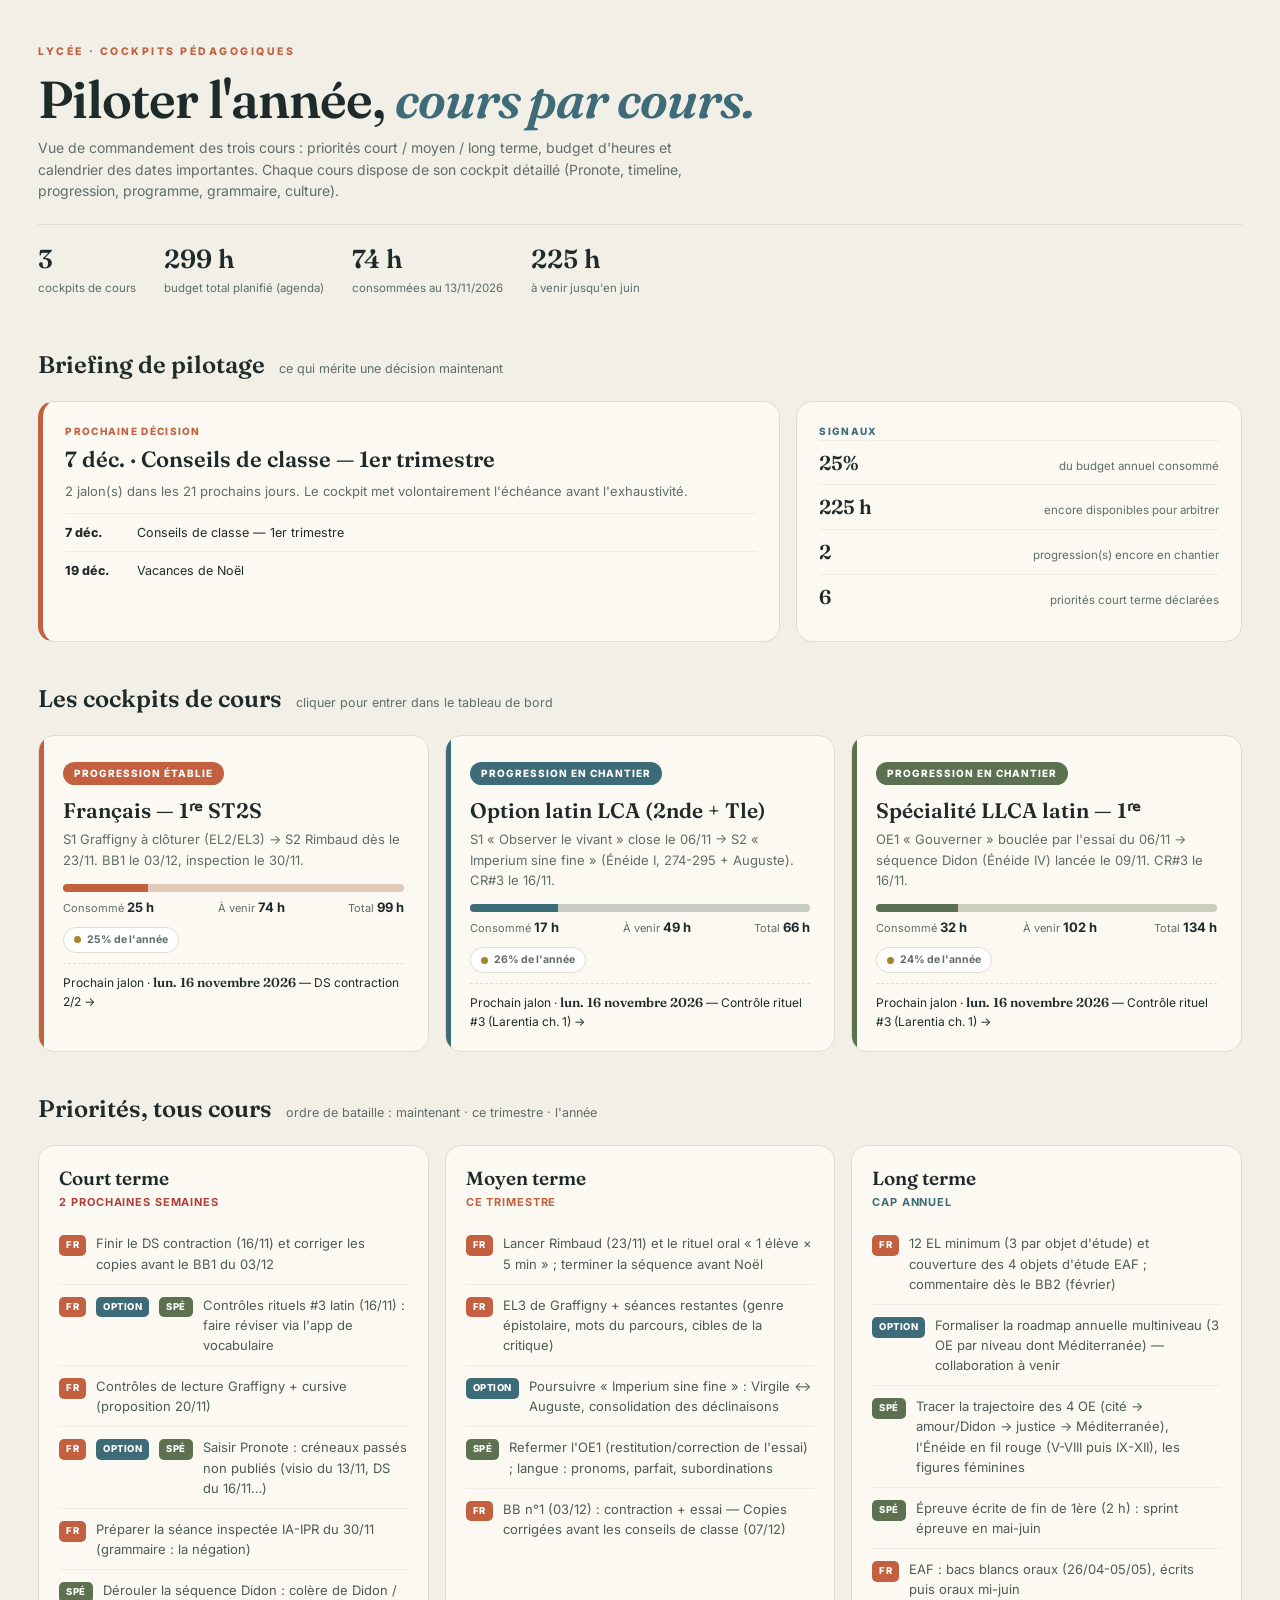
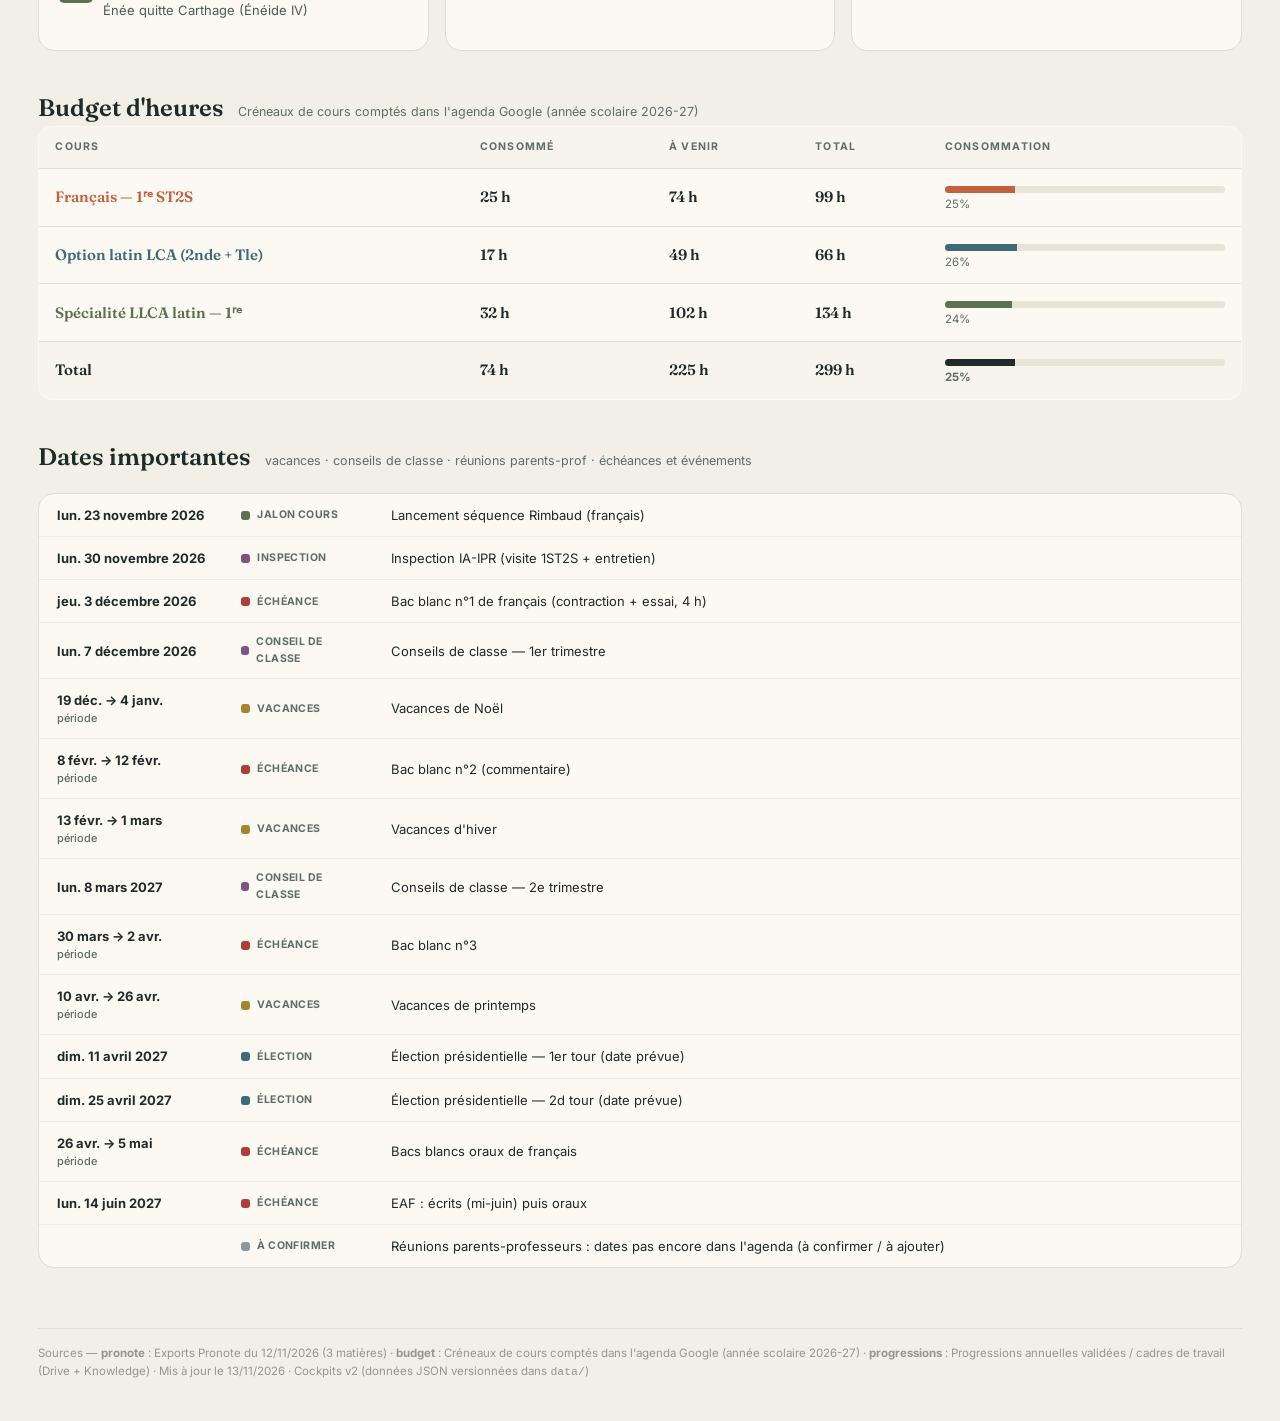
==== index.html @ 4b03ef2c "Snapshot de la branche dev-chatgpt (état final de urfe-roadmap, sans historique) Exclusion : urfe-ro" ====
<!doctype html>
<html lang="fr">
<head>
<meta charset="UTF-8">
<meta name="viewport" content="width=device-width, initial-scale=1">
<title>Cockpit pédagogique · Lycée · 2026-2027</title>
<style>
@import url('https://fonts.googleapis.com/css2?family=Fraunces:opsz,wght@9..144,500;9..144,600;9..144,700&family=Inter:wght@400;500;600;700;800&display=swap');
:root{
  --bg:#f2efe7; --card:#fbf9f2; --ink:#1f2b2a; --soft:#5f6d68; --line:#e0dcd0;
  --terra:#c2603f; --sea:#3d6b78; --forest:#5b7150; --plum:#7d5480; --gold:#a5842e; --red:#b03d38; --slate:#8a9aa5;
}
*{box-sizing:border-box}
body{margin:0;background:var(--bg);color:var(--ink);font-family:'Inter',system-ui,sans-serif;font-size:15px;line-height:1.55}
a{color:inherit}
.wrap{max-width:1360px;margin:0 auto;padding:0 clamp(16px,3vw,48px)}
/* hero */
.hero{padding:44px 0 6px}
.kicker{letter-spacing:.24em;font-size:10.5px;font-weight:800;text-transform:uppercase;color:var(--terra)}
h1{font:600 clamp(30px,4.4vw,52px)/1.05 'Fraunces',Georgia,serif;margin:12px 0 10px;letter-spacing:-.02em}
h1 em{font-style:italic;color:var(--sea)}
.sub{color:var(--soft);font-size:14px;max-width:680px;margin:0}
.meta{display:flex;gap:28px;flex-wrap:wrap;margin:22px 0 4px;padding-top:18px;border-top:1px solid var(--line)}
.meta b{display:block;font:600 26px 'Fraunces',serif}
.meta span{font-size:11.5px;color:var(--soft)}
/* sections */
section{margin-top:42px}
h2{font:600 24px 'Fraunces',serif;margin:0 0 4px}
.shead{display:flex;align-items:baseline;gap:14px;flex-wrap:wrap}
.shead small{color:var(--soft);font-size:12.5px}
/* course cards */
.courses{display:grid;grid-template-columns:repeat(auto-fit,minmax(300px,1fr));gap:16px;margin-top:18px}
.course{position:relative;display:block;text-decoration:none;background:var(--card);border:1px solid var(--line);border-radius:16px;padding:24px 24px 20px;transition:transform .15s,box-shadow .15s;overflow:hidden}
.course::before{content:"";position:absolute;inset:0 auto 0 0;width:5px;background:var(--c)}
.course:hover{transform:translateY(-3px);box-shadow:0 14px 34px #22302d14}
.course .tag{display:inline-block;font-size:10px;font-weight:800;letter-spacing:.1em;text-transform:uppercase;color:#fff;background:var(--c);border-radius:999px;padding:4px 11px}
.course h3{font:600 21px 'Fraunces',serif;margin:12px 0 6px}
.course p{color:var(--soft);font-size:13px;margin:0 0 14px;min-height:40px}
.bud{margin:10px 0 4px}
.bud .bar{height:8px;border-radius:6px;background:#e8e4d7;overflow:hidden;display:flex}
.bud .bar i{display:block;height:100%}
.bud .nums{display:flex;justify-content:space-between;font-size:11px;color:var(--soft);margin-top:5px}
.bud .nums b{color:var(--ink);font-size:13px}
.statline{display:flex;gap:8px;align-items:center;font-size:11.5px;color:var(--soft);margin-top:10px;flex-wrap:wrap}
.chip{display:inline-flex;align-items:center;gap:6px;border:1px solid var(--line);border-radius:999px;padding:4px 10px;font-size:10.5px;font-weight:700;color:var(--soft);background:#fff}
.chip .dot{width:7px;height:7px;border-radius:50%;background:var(--gold)}
.chip.ok .dot{background:#7d8f6a}
.next{margin-top:10px;padding-top:10px;border-top:1px dashed var(--line);font-size:12px;color:var(--ink)}
.next b{font:600 13px 'Fraunces',serif}
/* briefing */
.brief{display:grid;grid-template-columns:1.25fr .75fr;gap:16px;margin-top:18px}
.brief-main,.brief-side{background:var(--card);border:1px solid var(--line);border-radius:16px;padding:22px}
.brief-main{border-left:5px solid var(--terra)}
.brief-label{font-size:10px;font-weight:800;letter-spacing:.13em;text-transform:uppercase;color:var(--terra)}
.brief-main h3{font:600 22px 'Fraunces',serif;margin:5px 0 8px}
.brief-main p{margin:0;color:var(--soft);font-size:13px}
.brief-list{list-style:none;margin:12px 0 0;padding:0}
.brief-list li{display:flex;gap:10px;padding:9px 0;border-top:1px solid #efece1;font-size:12.5px}
.brief-list time{flex:none;font-weight:800;color:var(--ink);min-width:62px}
.signal{display:flex;justify-content:space-between;gap:12px;align-items:baseline;padding:9px 0;border-top:1px solid #efece1}
.signal:first-of-type{border-top:0}.signal b{font:600 20px 'Fraunces',serif}.signal span{font-size:11.5px;color:var(--soft);text-align:right}
@media(max-width:820px){.brief{grid-template-columns:1fr}}
/* budget global */
.budget table{width:100%;border-collapse:collapse;background:var(--card);border:1px solid var(--line);border-radius:14px;overflow:hidden}
.budget th,.budget td{padding:12px 16px;text-align:left;border-top:1px solid var(--line);font-size:13px}
.budget th{background:#f6f4ec;font-size:10.5px;letter-spacing:.12em;text-transform:uppercase;color:var(--soft);border-top:0}
.budget td b{font:600 15px 'Fraunces',serif}
.budget .pct{color:var(--soft);font-size:11.5px}
.budget tr.total td{background:#f6f4ec;font-weight:700}
.bbar{height:7px;border-radius:5px;background:#e8e4d7;overflow:hidden;display:flex;margin-top:5px;min-width:160px}
.bbar i{display:block;height:100%}
/* priorités */
.prio{display:grid;grid-template-columns:repeat(auto-fit,minmax(280px,1fr));gap:16px;margin-top:18px}
.pcol{background:var(--card);border:1px solid var(--line);border-radius:16px;padding:20px}
.pcol h3{font:600 19px 'Fraunces',serif;margin:0 0 4px}
.pcol .hint{font-size:11px;color:var(--soft);margin:0 0 12px;text-transform:uppercase;letter-spacing:.08em;font-weight:700}
.pcol ul{list-style:none;margin:0;padding:0}
.pcol li{padding:10px 0;border-top:1px solid #efece1;font-size:13px;color:#4d5b58;display:flex;gap:10px;align-items:flex-start}
.pcol li:first-child{border-top:0}
.pcol li .who{flex:none;font-size:9.5px;font-weight:800;letter-spacing:.05em;text-transform:uppercase;color:#fff;background:var(--slate);border-radius:5px;padding:3px 7px;margin-top:2px;white-space:nowrap}
.pcol.court .hint{color:var(--red)}
.pcol.moyen .hint{color:var(--terra)}
.pcol.long .hint{color:var(--sea)}
/* calendrier */
.cal{background:var(--card);border:1px solid var(--line);border-radius:16px;overflow:hidden;margin-top:18px}
.cal table{width:100%;border-collapse:collapse}
.cal td{padding:11px 18px;border-top:1px solid #efece1;font-size:13px;vertical-align:middle}
.cal tr:first-child td{border-top:0}
.cal .d{white-space:nowrap;font-weight:700;color:var(--ink);width:170px}
.cal .d small{display:block;font-weight:500;color:var(--soft);font-size:11px}
.cal .ty{width:150px}
.tchip{display:inline-flex;align-items:center;gap:7px;font-size:10.5px;font-weight:700;letter-spacing:.04em;text-transform:uppercase;color:var(--soft)}
.tchip i{width:9px;height:9px;border-radius:3px;display:inline-block}
footer{margin:60px 0 40px;color:#9a958a;font-size:11.5px;border-top:1px solid var(--line);padding-top:16px}
@media(max-width:760px){.cal .ty{display:none}.budget .bbar{min-width:100px}}
</style>
</head>
<body>
<div class="wrap">
<header class="hero">
  <div class="kicker">Lycée · Cockpits pédagogiques</div>
  <h1>Piloter l'année, <em>cours par cours.</em></h1>
  <p class="sub">Vue de commandement des trois cours : priorités court / moyen / long terme, budget d'heures et calendrier des dates importantes. Chaque cours dispose de son cockpit détaillé (Pronote, timeline, progression, programme, grammaire, culture).</p>
  <div class="meta" id="kpi"></div>
</header>

<section id="briefing">
  <div class="shead"><h2>Briefing de pilotage</h2><small>ce qui mérite une décision maintenant</small></div>
  <div class="brief" id="brief"></div>
</section>

<section id="courses">
  <div class="shead"><h2>Les cockpits de cours</h2><small>cliquer pour entrer dans le tableau de bord</small></div>
  <div class="courses" id="courseCards"></div>
</section>

<section id="prio">
  <div class="shead"><h2>Priorités, tous cours</h2><small>ordre de bataille : maintenant · ce trimestre · l'année</small></div>
  <div class="prio" id="prioGrid"></div>
</section>

<section id="budget">
  <div class="shead"><h2>Budget d'heures</h2><small id="budSrc"></small></div>
  <div class="budget" id="budgetTable"></div>
</section>

<section id="cal">
  <div class="shead"><h2>Dates importantes</h2><small>vacances · conseils de classe · réunions parents-prof · échéances et événements</small></div>
  <div class="cal" id="calTable"></div>
</section>

<footer id="foot"></footer>
</div>

<script>
const fmt=d=>d?new Date(d+'T12:00:00').toLocaleDateString('fr-FR',{weekday:'short',day:'numeric',month:'long',year:'numeric'}):'';
const fmtShort=d=>d?new Date(d+'T12:00:00').toLocaleDateString('fr-FR',{day:'numeric',month:'short'}):'';
const TYP={vacances:{c:'#a5842e',t:'Vacances'},conseil:{c:'#7d5480',t:'Conseil de classe'},examen:{c:'#b03d38',t:'Échéance'},inspection:{c:'#7d5480',t:'Inspection'},election:{c:'#3d6b78',t:'Élection'},'jalon-cours':{c:'#5b7150',t:'Jalon cours'},'a-confirmer':{c:'#8a9aa5',t:'À confirmer'}};

async function main(){
  const g = await (await fetch('data/global.json')).json();
  document.title = 'Cockpit pédagogique · ' + g.meta.lycee + ' · ' + g.meta.annee;

  // KPI globaux
  const tot=g.courses.reduce((a,c)=>a+c.budget.total,0);
  const done=g.courses.reduce((a,c)=>a+c.budget.consomme,0);
  const left=g.courses.reduce((a,c)=>a+c.budget.aVenir,0);
  document.getElementById('kpi').innerHTML =
    `<div><b>${g.courses.length}</b><span>cockpits de cours</span></div>
     <div><b>${tot} h</b><span>budget total planifié (agenda)</span></div>
     <div><b>${done} h</b><span>consommées au ${g.meta.maj}</span></div>
     <div><b>${left} h</b><span>à venir jusqu'en juin</span></div>`;

  // Briefing décisionnel — calculé uniquement à partir des données existantes
  const today=new Date(); today.setHours(12,0,0,0);
  const horizon=new Date(today); horizon.setDate(horizon.getDate()+21);
  const dated=[...g.calendrier].filter(e=>e.date).map(e=>({...e,_d:new Date(e.date+'T12:00:00')}));
  const upcoming=dated.filter(e=>e._d>=today&&e._d<=horizon).sort((a,b)=>a._d-b._d).slice(0,5);
  const next=dated.filter(e=>e._d>=today).sort((a,b)=>a._d-b._d)[0];
  const pctYear=Math.round(done/tot*100);
  const chantier=g.courses.filter(c=>!c.progressionStatut.startsWith('établie')).length;
  document.getElementById('brief').innerHTML=
    `<div class="brief-main"><div class="brief-label">Prochaine décision</div>
      <h3>${next?`${fmtShort(next.date)} · ${next.txt}`:'Aucun jalon daté à venir'}</h3>
      <p>${upcoming.length?`${upcoming.length} jalon(s) dans les 21 prochains jours. Le cockpit met volontairement l'échéance avant l'exhaustivité.`:'Pas d’échéance recensée sur les trois prochaines semaines.'}</p>
      <ul class="brief-list">${upcoming.map(e=>`<li><time>${fmtShort(e.date)}</time><span>${e.txt}</span></li>`).join('')||'<li><span>Rien à signaler dans la fenêtre de 21 jours.</span></li>'}</ul></div>
     <div class="brief-side"><div class="brief-label" style="color:var(--sea)">Signaux</div>
       <div class="signal"><b>${pctYear}%</b><span>du budget annuel consommé</span></div>
       <div class="signal"><b>${left} h</b><span>encore disponibles pour arbitrer</span></div>
       <div class="signal"><b>${chantier}</b><span>progression(s) encore en chantier</span></div>
       <div class="signal"><b>${g.prioritesGlobales.court.length}</b><span>priorités court terme déclarées</span></div></div>`;

  // Cartes cours
  document.getElementById('courseCards').innerHTML = g.courses.map(c=>{
    const p=c.budget, pct=Math.round(p.consomme/p.total*100);
    return `<a class="course" style="--c:${c.couleur}" href="${c.href}">
      <span class="tag">${c.progressionStatut.startsWith('établie')?'progression établie':'progression en chantier'}</span>
      <h3>${c.nom}</h3>
      <p>${c.resume}</p>
      <div class="bud">
        <div class="bar"><i style="width:${pct}%;background:${c.couleur}"></i><i style="width:${100-pct}%;background:${c.couleur}33"></i></div>
        <div class="nums"><span>Consommé <b>${p.consomme} h</b></span><span>À venir <b>${p.aVenir} h</b></span><span>Total <b>${p.total} h</b></span></div>
      </div>
      <div class="statline"><span class="chip"><span class="dot"></span>${pct}% de l'année</span></div>
      <div class="next">Prochain jalon · <b>${fmt(c.prochainJalon.date)}</b> — ${c.prochainJalon.txt} →</div>
    </a>`;
  }).join('');

  // Priorités
  const whoColor={'fr':'var(--terra)','option':'var(--sea)','spe':'var(--forest)','fr, option, spe':'var(--slate)','fr, option, spe':'var(--slate)'};
  const prioCol=(t,hint,cls)=>`<div class="pcol ${cls}"><h3>${t}</h3><p class="hint">${hint}</p><ul>${
    g.prioritesGlobales[cls].map(p=>{
      const who=p.cours.split(', ').map(w=>w.trim());
      return `<li>${who.map(w=>`<span class="who" style="background:${w==='fr'?'var(--terra)':w==='option'?'var(--sea)':w==='spe'?'var(--forest)':'var(--slate)'}">${w==='spe'?'spé':w}</span>`).join('')}<span>${p.txt}</span></li>`;
    }).join('')}</ul></div>`;
  document.getElementById('prioGrid').innerHTML =
    prioCol('Court terme','2 prochaines semaines','court') +
    prioCol('Moyen terme','ce trimestre','moyen') +
    prioCol('Long terme','cap annuel','long');

  // Budget
  document.getElementById('budSrc').textContent = g.meta.sources.budget;
  const rows=g.courses.map(c=>`<tr><td><b style="color:${c.couleur}">${c.nom}</b></td>
    <td><b>${c.budget.consomme} h</b></td><td><b>${c.budget.aVenir} h</b></td><td><b>${c.budget.total} h</b></td>
    <td><div class="bbar"><i style="width:${Math.round(c.budget.consomme/c.budget.total*100)}%;background:${c.couleur}"></i></div><span class="pct">${Math.round(c.budget.consomme/c.budget.total*100)}%</span></td></tr>`);
  rows.push(`<tr class="total"><td><b>Total</b></td><td><b>${done} h</b></td><td><b>${left} h</b></td><td><b>${tot} h</b></td>
    <td><div class="bbar"><i style="width:${Math.round(done/tot*100)}%;background:var(--ink)"></i></div><span class="pct">${Math.round(done/tot*100)}%</span></td></tr>`);
  document.getElementById('budgetTable').innerHTML =
    `<table><tr><th>Cours</th><th>Consommé</th><th>À venir</th><th>Total</th><th style="width:26%">Consommation</th></tr>${rows.join('')}</table>`;

  // Calendrier
  const calRows=[...g.calendrier].sort((a,b)=>((a.date||'9999')<(b.date||'9999')?-1:1)).map(e=>{
    const ty=TYP[e.type]||{c:'#8a9aa5',t:e.type};
    const range=e.fin?`${fmtShort(e.date)} → ${fmtShort(e.fin)}`:fmt(e.date);
    const small=e.fin?'période':'';
    return `<tr><td class="d">${range}<small>${small}</small></td>
      <td class="ty"><span class="tchip"><i style="background:${ty.c}"></i>${ty.t}</span></td>
      <td>${e.txt}</td></tr>`;
  }).join('');
  document.getElementById('calTable').innerHTML=`<table>${calRows}</table>`;

  document.getElementById('foot').innerHTML =
    `Sources — ${Object.entries(g.meta.sources).map(([k,v])=>`<b>${k}</b> : ${v}`).join(' · ')} · Mis à jour le ${g.meta.maj} · Cockpits v2 (données JSON versionnées dans <code>data/</code>)`;
}
main().catch(err=>{
  console.error(err);
  document.body.insertAdjacentHTML('afterbegin','<div style="padding:12px 18px;background:#b03d38;color:white;font:600 13px Inter,sans-serif">Impossible de charger le cockpit. Vérifier le serveur local et les fichiers JSON.</div>');
});
</script>
</body>
</html>
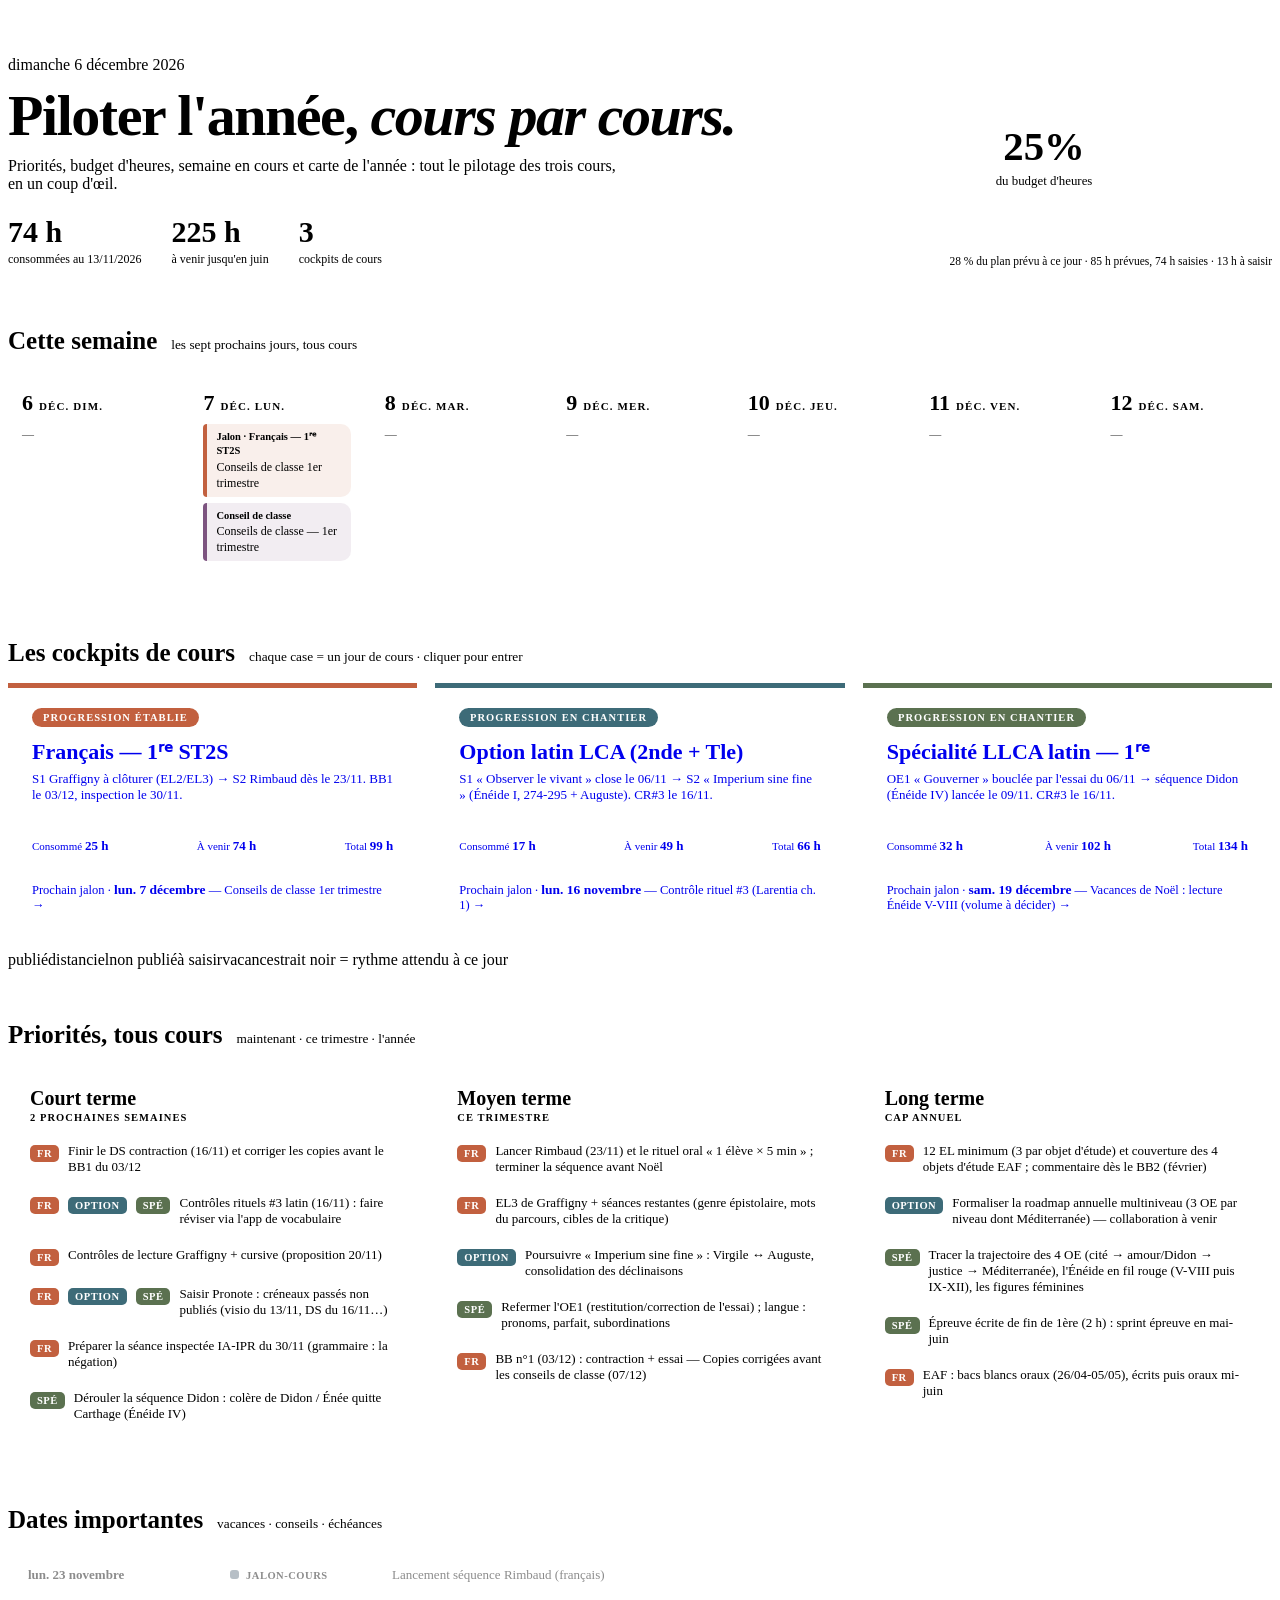
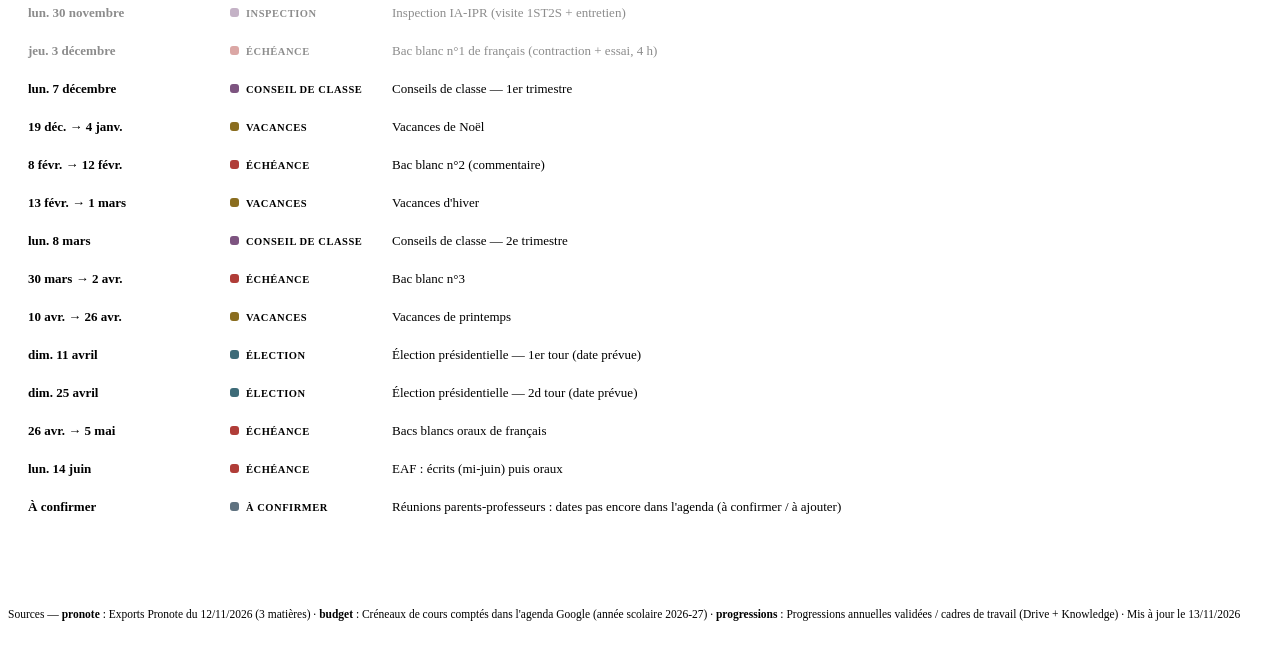
==== commit 2b037f15: "Triptyque prévu/réalisé/à-saisir, drag-and-drop par clé stable, erreurs fetch explicites en accueil " ====
--- a/index.html
+++ b/index.html
@@ -3,229 +3,161 @@
 <head>
 <meta charset="UTF-8">
 <meta name="viewport" content="width=device-width, initial-scale=1">
-<title>Cockpit pédagogique · Lycée · 2026-2027</title>
+<meta name="robots" content="noindex,nofollow">
+<meta name="referrer" content="no-referrer">
+<meta name="color-scheme" content="light dark">
+<title>Cockpit pédagogique · 2026-2027</title>
+<link rel="preload" href="assets/fonts/inter-latin.woff2" as="font" type="font/woff2" crossorigin>
+<link rel="preload" href="assets/fonts/fraunces-latin.woff2" as="font" type="font/woff2" crossorigin>
+<link rel="stylesheet" href="assets/cockpit.css">
 <style>
-@import url('https://fonts.googleapis.com/css2?family=Fraunces:opsz,wght@9..144,500;9..144,600;9..144,700&family=Inter:wght@400;500;600;700;800&display=swap');
-:root{
-  --bg:#f2efe7; --card:#fbf9f2; --ink:#1f2b2a; --soft:#5f6d68; --line:#e0dcd0;
-  --terra:#c2603f; --sea:#3d6b78; --forest:#5b7150; --plum:#7d5480; --gold:#a5842e; --red:#b03d38; --slate:#8a9aa5;
-}
-*{box-sizing:border-box}
-body{margin:0;background:var(--bg);color:var(--ink);font-family:'Inter',system-ui,sans-serif;font-size:15px;line-height:1.55}
-a{color:inherit}
-.wrap{max-width:1360px;margin:0 auto;padding:0 clamp(16px,3vw,48px)}
-/* hero */
-.hero{padding:44px 0 6px}
-.kicker{letter-spacing:.24em;font-size:10.5px;font-weight:800;text-transform:uppercase;color:var(--terra)}
-h1{font:600 clamp(30px,4.4vw,52px)/1.05 'Fraunces',Georgia,serif;margin:12px 0 10px;letter-spacing:-.02em}
+.bar{height:9px;margin:6px 0 4px}
+.hm{margin:16px 0 4px}
+h1{font:600 clamp(32px,5vw,58px)/1.02 Fraunces,Georgia,serif;margin:12px 0 12px;letter-spacing:-.025em}
 h1 em{font-style:italic;color:var(--sea)}
-.sub{color:var(--soft);font-size:14px;max-width:680px;margin:0}
-.meta{display:flex;gap:28px;flex-wrap:wrap;margin:22px 0 4px;padding-top:18px;border-top:1px solid var(--line)}
-.meta b{display:block;font:600 26px 'Fraunces',serif}
-.meta span{font-size:11.5px;color:var(--soft)}
-/* sections */
-section{margin-top:42px}
-h2{font:600 24px 'Fraunces',serif;margin:0 0 4px}
-.shead{display:flex;align-items:baseline;gap:14px;flex-wrap:wrap}
-.shead small{color:var(--soft);font-size:12.5px}
-/* course cards */
-.courses{display:grid;grid-template-columns:repeat(auto-fit,minmax(300px,1fr));gap:16px;margin-top:18px}
-.course{position:relative;display:block;text-decoration:none;background:var(--card);border:1px solid var(--line);border-radius:16px;padding:24px 24px 20px;transition:transform .15s,box-shadow .15s;overflow:hidden}
-.course::before{content:"";position:absolute;inset:0 auto 0 0;width:5px;background:var(--c)}
-.course:hover{transform:translateY(-3px);box-shadow:0 14px 34px #22302d14}
-.course .tag{display:inline-block;font-size:10px;font-weight:800;letter-spacing:.1em;text-transform:uppercase;color:#fff;background:var(--c);border-radius:999px;padding:4px 11px}
-.course h3{font:600 21px 'Fraunces',serif;margin:12px 0 6px}
+h2{font:600 25px Fraunces,serif;margin:0}
+section{margin-top:52px}
+.shead{display:flex;align-items:baseline;gap:14px;flex-wrap:wrap;margin-bottom:16px}
+.hero{display:grid;grid-template-columns:1fr auto;gap:32px;align-items:center;padding:48px 0 8px}
+.sub{color:var(--soft);max-width:620px;margin:0 0 22px}
+.stats{display:flex;gap:30px;flex-wrap:wrap}
+.stats b{display:block;font:600 30px Fraunces,serif}
+.stats span{font-size:12px;color:var(--soft)}
+.ring{width:190px;height:190px}
+.ring .trk{fill:none;stroke:var(--empty);stroke-width:11}
+.ring .arc{fill:none;stroke:var(--sea);stroke-width:11;stroke-linecap:round;transition:stroke-dasharray 1.2s cubic-bezier(.2,.8,.2,1)}
+.ring .tick{stroke:var(--terra);stroke-width:3;stroke-linecap:round}
+.ring text{fill:var(--ink);text-anchor:middle}
+.ringcap{text-align:center;font-size:11.5px;color:var(--soft);margin-top:4px}
+.week{display:grid;grid-template-columns:repeat(7,minmax(150px,1fr));gap:10px;overflow-x:auto;padding:4px 2px 14px;scroll-snap-type:x proximity}
+.day{scroll-snap-align:start;min-height:150px;padding:12px;border-radius:16px;border:1px solid var(--line);background:var(--card)}
+.day.td{border-color:var(--terra);box-shadow:0 0 0 3px var(--g1),var(--sh)}
+.day h4{margin:0 0 8px;font:700 11px Inter;letter-spacing:.1em;text-transform:uppercase;color:var(--soft)}
+.day.td h4{color:var(--terra)}
+.day h4 b{font:600 22px Fraunces,serif;color:var(--ink);letter-spacing:0;margin-right:6px}
+.ev{border-left:4px solid var(--c);border-radius:4px 10px 10px 4px;background:color-mix(in srgb,var(--c) 10%,transparent);padding:6px 9px;margin-top:6px;font-size:12px;line-height:1.35}
+.ev small{display:block;color:var(--soft);font-weight:700;font-size:10.5px}
+.ev.sa{border-style:dashed;border-left-style:solid;opacity:.85}
+.none{color:var(--soft);font-size:12px;opacity:.7}
+.alert{display:inline-flex;gap:8px;align-items:center;font-size:12px;font-weight:700;color:#fff;background:var(--red);border-radius:999px;padding:5px 13px}
+.courses{display:grid;grid-template-columns:repeat(auto-fit,minmax(310px,1fr));gap:18px}
+.course{position:relative;display:block;text-decoration:none;padding:24px;overflow:hidden;transition:transform .2s,box-shadow .2s}
+.course::before{content:"";position:absolute;inset:0 0 auto 0;height:5px;background:var(--c)}
+.course:hover,.course:focus-visible{transform:translateY(-4px);box-shadow:0 22px 50px #22302d26;outline:none}
+.tag{display:inline-block;font:800 10.5px Inter;letter-spacing:.1em;text-transform:uppercase;color:#fff;background:var(--c);border-radius:999px;padding:4px 11px}
+.course h3{font:600 22px Fraunces,serif;margin:12px 0 6px}
 .course p{color:var(--soft);font-size:13px;margin:0 0 14px;min-height:40px}
-.bud{margin:10px 0 4px}
-.bud .bar{height:8px;border-radius:6px;background:#e8e4d7;overflow:hidden;display:flex}
-.bud .bar i{display:block;height:100%}
-.bud .nums{display:flex;justify-content:space-between;font-size:11px;color:var(--soft);margin-top:5px}
-.bud .nums b{color:var(--ink);font-size:13px}
-.statline{display:flex;gap:8px;align-items:center;font-size:11.5px;color:var(--soft);margin-top:10px;flex-wrap:wrap}
-.chip{display:inline-flex;align-items:center;gap:6px;border:1px solid var(--line);border-radius:999px;padding:4px 10px;font-size:10.5px;font-weight:700;color:var(--soft);background:#fff}
-.chip .dot{width:7px;height:7px;border-radius:50%;background:var(--gold)}
-.chip.ok .dot{background:#7d8f6a}
-.next{margin-top:10px;padding-top:10px;border-top:1px dashed var(--line);font-size:12px;color:var(--ink)}
-.next b{font:600 13px 'Fraunces',serif}
-/* briefing */
-.brief{display:grid;grid-template-columns:1.25fr .75fr;gap:16px;margin-top:18px}
-.brief-main,.brief-side{background:var(--card);border:1px solid var(--line);border-radius:16px;padding:22px}
-.brief-main{border-left:5px solid var(--terra)}
-.brief-label{font-size:10px;font-weight:800;letter-spacing:.13em;text-transform:uppercase;color:var(--terra)}
-.brief-main h3{font:600 22px 'Fraunces',serif;margin:5px 0 8px}
-.brief-main p{margin:0;color:var(--soft);font-size:13px}
-.brief-list{list-style:none;margin:12px 0 0;padding:0}
-.brief-list li{display:flex;gap:10px;padding:9px 0;border-top:1px solid #efece1;font-size:12.5px}
-.brief-list time{flex:none;font-weight:800;color:var(--ink);min-width:62px}
-.signal{display:flex;justify-content:space-between;gap:12px;align-items:baseline;padding:9px 0;border-top:1px solid #efece1}
-.signal:first-of-type{border-top:0}.signal b{font:600 20px 'Fraunces',serif}.signal span{font-size:11.5px;color:var(--soft);text-align:right}
-@media(max-width:820px){.brief{grid-template-columns:1fr}}
-/* budget global */
-.budget table{width:100%;border-collapse:collapse;background:var(--card);border:1px solid var(--line);border-radius:14px;overflow:hidden}
-.budget th,.budget td{padding:12px 16px;text-align:left;border-top:1px solid var(--line);font-size:13px}
-.budget th{background:#f6f4ec;font-size:10.5px;letter-spacing:.12em;text-transform:uppercase;color:var(--soft);border-top:0}
-.budget td b{font:600 15px 'Fraunces',serif}
-.budget .pct{color:var(--soft);font-size:11.5px}
-.budget tr.total td{background:#f6f4ec;font-weight:700}
-.bbar{height:7px;border-radius:5px;background:#e8e4d7;overflow:hidden;display:flex;margin-top:5px;min-width:160px}
-.bbar i{display:block;height:100%}
-/* priorités */
-.prio{display:grid;grid-template-columns:repeat(auto-fit,minmax(280px,1fr));gap:16px;margin-top:18px}
-.pcol{background:var(--card);border:1px solid var(--line);border-radius:16px;padding:20px}
-.pcol h3{font:600 19px 'Fraunces',serif;margin:0 0 4px}
-.pcol .hint{font-size:11px;color:var(--soft);margin:0 0 12px;text-transform:uppercase;letter-spacing:.08em;font-weight:700}
+.nums{display:flex;justify-content:space-between;font-size:11px;color:var(--soft)}
+.nums b{color:var(--ink);font-size:13px}
+.next{margin-top:12px;padding-top:12px;border-top:1px dashed var(--line);font-size:12.5px}
+.next b{font:600 13.5px Fraunces,serif}
+.prio{display:grid;grid-template-columns:repeat(auto-fit,minmax(290px,1fr));gap:18px}
+.pcol{padding:22px}
+.pcol h3{font:600 20px Fraunces,serif;margin:0 0 2px}
+.pcol .hint{font:800 10.5px Inter;letter-spacing:.1em;text-transform:uppercase;margin:0 0 10px;color:var(--soft)}
 .pcol ul{list-style:none;margin:0;padding:0}
-.pcol li{padding:10px 0;border-top:1px solid #efece1;font-size:13px;color:#4d5b58;display:flex;gap:10px;align-items:flex-start}
-.pcol li:first-child{border-top:0}
-.pcol li .who{flex:none;font-size:9.5px;font-weight:800;letter-spacing:.05em;text-transform:uppercase;color:#fff;background:var(--slate);border-radius:5px;padding:3px 7px;margin-top:2px;white-space:nowrap}
-.pcol.court .hint{color:var(--red)}
-.pcol.moyen .hint{color:var(--terra)}
-.pcol.long .hint{color:var(--sea)}
-/* calendrier */
-.cal{background:var(--card);border:1px solid var(--line);border-radius:16px;overflow:hidden;margin-top:18px}
-.cal table{width:100%;border-collapse:collapse}
-.cal td{padding:11px 18px;border-top:1px solid #efece1;font-size:13px;vertical-align:middle}
-.cal tr:first-child td{border-top:0}
-.cal .d{white-space:nowrap;font-weight:700;color:var(--ink);width:170px}
-.cal .d small{display:block;font-weight:500;color:var(--soft);font-size:11px}
-.cal .ty{width:150px}
-.tchip{display:inline-flex;align-items:center;gap:7px;font-size:10.5px;font-weight:700;letter-spacing:.04em;text-transform:uppercase;color:var(--soft)}
-.tchip i{width:9px;height:9px;border-radius:3px;display:inline-block}
-footer{margin:60px 0 40px;color:#9a958a;font-size:11.5px;border-top:1px solid var(--line);padding-top:16px}
-@media(max-width:760px){.cal .ty{display:none}.budget .bbar{min-width:100px}}
+.pcol li{display:flex;gap:9px;align-items:flex-start;padding:10px 0;border-top:1px solid var(--line);font-size:13px}
+.pcol li:first-child{border:0}
+.who{flex:none;font:800 10.5px Inter;letter-spacing:.05em;text-transform:uppercase;color:#fff;border-radius:5px;padding:3px 7px;margin-top:2px}
+.cal{padding:6px 0;overflow:hidden}
+.cal div{display:grid;grid-template-columns:190px 150px 1fr;gap:12px;padding:11px 20px;border-top:1px solid var(--line);font-size:13px;align-items:center}
+.cal div:first-child{border:0}.cal div.past{opacity:.45}
+.cal b{font-weight:700}.cal span{font:700 10.5px Inter;letter-spacing:.05em;text-transform:uppercase;color:var(--soft)}
+.cal span:before{content:"";display:inline-block;width:9px;height:9px;border-radius:3px;margin-right:7px;background:var(--k)}
+footer{margin:60px 0 40px;color:var(--soft);font-size:11.5px;border-top:1px solid var(--line);padding-top:16px}
+.up{animation:up .6s cubic-bezier(.2,.8,.2,1) both;animation-delay:calc(var(--i,0)*70ms)}
+@keyframes up{from{opacity:0;transform:translateY(14px)}}
+@media(max-width:820px){.hero{grid-template-columns:1fr}.ring{width:150px;height:150px}.cal div{grid-template-columns:1fr;gap:2px}}
 </style>
 </head>
 <body>
 <div class="wrap">
 <header class="hero">
-  <div class="kicker">Lycée · Cockpits pédagogiques</div>
-  <h1>Piloter l'année, <em>cours par cours.</em></h1>
-  <p class="sub">Vue de commandement des trois cours : priorités court / moyen / long terme, budget d'heures et calendrier des dates importantes. Chaque cours dispose de son cockpit détaillé (Pronote, timeline, progression, programme, grammaire, culture).</p>
-  <div class="meta" id="kpi"></div>
+  <div class="up">
+    <div class="kicker" id="today"></div>
+    <h1>Piloter l'année, <em>cours par cours.</em></h1>
+    <p class="sub">Priorités, budget d'heures, semaine en cours et carte de l'année : tout le pilotage des trois cours, en un coup d'œil.</p>
+    <div class="stats" id="kpi"></div>
+  </div>
+  <div class="up" style="--i:2" id="ringbox"></div>
 </header>
-
-<section id="briefing">
-  <div class="shead"><h2>Briefing de pilotage</h2><small>ce qui mérite une décision maintenant</small></div>
-  <div class="brief" id="brief"></div>
-</section>
-
-<section id="courses">
-  <div class="shead"><h2>Les cockpits de cours</h2><small>cliquer pour entrer dans le tableau de bord</small></div>
-  <div class="courses" id="courseCards"></div>
-</section>
-
-<section id="prio">
-  <div class="shead"><h2>Priorités, tous cours</h2><small>ordre de bataille : maintenant · ce trimestre · l'année</small></div>
-  <div class="prio" id="prioGrid"></div>
-</section>
-
-<section id="budget">
-  <div class="shead"><h2>Budget d'heures</h2><small id="budSrc"></small></div>
-  <div class="budget" id="budgetTable"></div>
-</section>
-
-<section id="cal">
-  <div class="shead"><h2>Dates importantes</h2><small>vacances · conseils de classe · réunions parents-prof · échéances et événements</small></div>
-  <div class="cal" id="calTable"></div>
-</section>
-
+<section><div class="shead"><h2>Cette semaine</h2><small>les sept prochains jours, tous cours</small><span id="late"></span></div><div class="week" id="week"><p class="loading">Chargement…</p></div></section>
+<section><div class="shead"><h2>Les cockpits de cours</h2><small>chaque case = un jour de cours · cliquer pour entrer</small></div><div class="courses" id="courses"></div>
+  <div class="leg" style="margin-top:14px"><span><i style="background:var(--sea)"></i>publié</span><span><i style="background:color-mix(in srgb,var(--sea) 55%,var(--bg))"></i>distanciel</span><span><i style="background:var(--gold)"></i>non publié</span><span><i style="box-shadow:inset 0 0 0 1.5px var(--red)"></i>à saisir</span><span><i style="background:repeating-linear-gradient(45deg,var(--empty) 0 2px,transparent 2px 4px)"></i>vacances</span><span>trait noir = rythme attendu à ce jour</span></div></section>
+<section><div class="shead"><h2>Priorités, tous cours</h2><small>maintenant · ce trimestre · l'année</small></div><div class="prio" id="prio"></div></section>
+<section><div class="shead"><h2>Dates importantes</h2><small>vacances · conseils · échéances</small></div><div class="glass cal" id="cal"></div></section>
 <footer id="foot"></footer>
 </div>
-
 <script>
-const fmt=d=>d?new Date(d+'T12:00:00').toLocaleDateString('fr-FR',{weekday:'short',day:'numeric',month:'long',year:'numeric'}):'';
-const fmtShort=d=>d?new Date(d+'T12:00:00').toLocaleDateString('fr-FR',{day:'numeric',month:'short'}):'';
-const TYP={vacances:{c:'#a5842e',t:'Vacances'},conseil:{c:'#7d5480',t:'Conseil de classe'},examen:{c:'#b03d38',t:'Échéance'},inspection:{c:'#7d5480',t:'Inspection'},election:{c:'#3d6b78',t:'Élection'},'jalon-cours':{c:'#5b7150',t:'Jalon cours'},'a-confirmer':{c:'#8a9aa5',t:'À confirmer'}};
-
+const esc=s=>String(s??'').replace(/&/g,'&amp;').replace(/</g,'&lt;').replace(/>/g,'&gt;').replace(/"/g,'&quot;').replace(/'/g,'&#39;');
+const col=c=>/^#[0-9a-f]{3,8}$/i.test(c||'')?c:'#5f7280';
+const NOW=(()=>{const q=new URLSearchParams(location.search).get('now');return /^\d{4}-\d{2}-\d{2}$/.test(q||'')?q:new Intl.DateTimeFormat('en-CA',{timeZone:'Europe/Paris'}).format(new Date());})();
+async function load(u){const r=await fetch(u);if(!r.ok)throw new Error(u+' : HTTP '+r.status);return r.json();}
+const D=s=>new Date(s+'T12:00:00'),fl=(s,o)=>D(s).toLocaleDateString('fr-FR',o);
+const iso=t=>t.getFullYear()+'-'+String(t.getMonth()+1).padStart(2,'0')+'-'+String(t.getDate()).padStart(2,'0');
+const add=(s,n)=>{const t=D(s);t.setDate(t.getDate()+n);return iso(t)};
+const $=s=>document.querySelector(s);
+const K={vacances:['#8a6d1f','Vacances'],conseil:['#7d5480','Conseil de classe'],examen:['#b03d38','Échéance'],inspection:['#7d5480','Inspection'],election:['#3d6b78','Élection'],'a-confirmer':['#5f7280','À confirmer']};
+function heat(cd){
+  const S0=D('2026-08-31'),by={},vac=cd.vacances||[];
+  (cd.seances||[]).forEach(s=>(by[s.date]=by[s.date]||[]).push(s));
+  let h='';
+  for(let w=0;w<44;w++)for(let r=0;r<5;r++){
+    const t=new Date(S0);t.setDate(S0.getDate()+w*7+r);const d=iso(t),se=by[d];
+    const st=se?(se.some(x=>x.statut==='à saisir')?'sa':se.some(x=>x.statut==='réalisé non publié')?'np':se.every(x=>x.statut==='distanciel')?'di':'ok'):'';
+    const c=[st,vac.some(x=>d>=x.debut&&d<=x.fin)?'v':'',d===NOW?'td':'',d>'2027-06-30'?'x':''].join(' ').trim();
+    h+=`<i class="${c}" title="${esc(fl(d,{day:'numeric',month:'short'})+(se?' · '+se.map(x=>x.titre||'non saisi').join(' / '):''))}"></i>`;
+  }
+  return `<div class="hm" aria-hidden="true">${h}</div>`;
+}
 async function main(){
-  const g = await (await fetch('data/global.json')).json();
-  document.title = 'Cockpit pédagogique · ' + g.meta.lycee + ' · ' + g.meta.annee;
-
-  // KPI globaux
-  const tot=g.courses.reduce((a,c)=>a+c.budget.total,0);
-  const done=g.courses.reduce((a,c)=>a+c.budget.consomme,0);
-  const left=g.courses.reduce((a,c)=>a+c.budget.aVenir,0);
-  document.getElementById('kpi').innerHTML =
-    `<div><b>${g.courses.length}</b><span>cockpits de cours</span></div>
-     <div><b>${tot} h</b><span>budget total planifié (agenda)</span></div>
-     <div><b>${done} h</b><span>consommées au ${g.meta.maj}</span></div>
-     <div><b>${left} h</b><span>à venir jusqu'en juin</span></div>`;
-
-  // Briefing décisionnel — calculé uniquement à partir des données existantes
-  const today=new Date(); today.setHours(12,0,0,0);
-  const horizon=new Date(today); horizon.setDate(horizon.getDate()+21);
-  const dated=[...g.calendrier].filter(e=>e.date).map(e=>({...e,_d:new Date(e.date+'T12:00:00')}));
-  const upcoming=dated.filter(e=>e._d>=today&&e._d<=horizon).sort((a,b)=>a._d-b._d).slice(0,5);
-  const next=dated.filter(e=>e._d>=today).sort((a,b)=>a._d-b._d)[0];
-  const pctYear=Math.round(done/tot*100);
-  const chantier=g.courses.filter(c=>!c.progressionStatut.startsWith('établie')).length;
-  document.getElementById('brief').innerHTML=
-    `<div class="brief-main"><div class="brief-label">Prochaine décision</div>
-      <h3>${next?`${fmtShort(next.date)} · ${next.txt}`:'Aucun jalon daté à venir'}</h3>
-      <p>${upcoming.length?`${upcoming.length} jalon(s) dans les 21 prochains jours. Le cockpit met volontairement l'échéance avant l'exhaustivité.`:'Pas d’échéance recensée sur les trois prochaines semaines.'}</p>
-      <ul class="brief-list">${upcoming.map(e=>`<li><time>${fmtShort(e.date)}</time><span>${e.txt}</span></li>`).join('')||'<li><span>Rien à signaler dans la fenêtre de 21 jours.</span></li>'}</ul></div>
-     <div class="brief-side"><div class="brief-label" style="color:var(--sea)">Signaux</div>
-       <div class="signal"><b>${pctYear}%</b><span>du budget annuel consommé</span></div>
-       <div class="signal"><b>${left} h</b><span>encore disponibles pour arbitrer</span></div>
-       <div class="signal"><b>${chantier}</b><span>progression(s) encore en chantier</span></div>
-       <div class="signal"><b>${g.prioritesGlobales.court.length}</b><span>priorités court terme déclarées</span></div></div>`;
-
-  // Cartes cours
-  document.getElementById('courseCards').innerHTML = g.courses.map(c=>{
-    const p=c.budget, pct=Math.round(p.consomme/p.total*100);
-    return `<a class="course" style="--c:${c.couleur}" href="${c.href}">
-      <span class="tag">${c.progressionStatut.startsWith('établie')?'progression établie':'progression en chantier'}</span>
-      <h3>${c.nom}</h3>
-      <p>${c.resume}</p>
-      <div class="bud">
-        <div class="bar"><i style="width:${pct}%;background:${c.couleur}"></i><i style="width:${100-pct}%;background:${c.couleur}33"></i></div>
-        <div class="nums"><span>Consommé <b>${p.consomme} h</b></span><span>À venir <b>${p.aVenir} h</b></span><span>Total <b>${p.total} h</b></span></div>
-      </div>
-      <div class="statline"><span class="chip"><span class="dot"></span>${pct}% de l'année</span></div>
-      <div class="next">Prochain jalon · <b>${fmt(c.prochainJalon.date)}</b> — ${c.prochainJalon.txt} →</div>
-    </a>`;
-  }).join('');
-
-  // Priorités
-  const whoColor={'fr':'var(--terra)','option':'var(--sea)','spe':'var(--forest)','fr, option, spe':'var(--slate)','fr, option, spe':'var(--slate)'};
-  const prioCol=(t,hint,cls)=>`<div class="pcol ${cls}"><h3>${t}</h3><p class="hint">${hint}</p><ul>${
-    g.prioritesGlobales[cls].map(p=>{
-      const who=p.cours.split(', ').map(w=>w.trim());
-      return `<li>${who.map(w=>`<span class="who" style="background:${w==='fr'?'var(--terra)':w==='option'?'var(--sea)':w==='spe'?'var(--forest)':'var(--slate)'}">${w==='spe'?'spé':w}</span>`).join('')}<span>${p.txt}</span></li>`;
-    }).join('')}</ul></div>`;
-  document.getElementById('prioGrid').innerHTML =
-    prioCol('Court terme','2 prochaines semaines','court') +
-    prioCol('Moyen terme','ce trimestre','moyen') +
-    prioCol('Long terme','cap annuel','long');
-
-  // Budget
-  document.getElementById('budSrc').textContent = g.meta.sources.budget;
-  const rows=g.courses.map(c=>`<tr><td><b style="color:${c.couleur}">${c.nom}</b></td>
-    <td><b>${c.budget.consomme} h</b></td><td><b>${c.budget.aVenir} h</b></td><td><b>${c.budget.total} h</b></td>
-    <td><div class="bbar"><i style="width:${Math.round(c.budget.consomme/c.budget.total*100)}%;background:${c.couleur}"></i></div><span class="pct">${Math.round(c.budget.consomme/c.budget.total*100)}%</span></td></tr>`);
-  rows.push(`<tr class="total"><td><b>Total</b></td><td><b>${done} h</b></td><td><b>${left} h</b></td><td><b>${tot} h</b></td>
-    <td><div class="bbar"><i style="width:${Math.round(done/tot*100)}%;background:var(--ink)"></i></div><span class="pct">${Math.round(done/tot*100)}%</span></td></tr>`);
-  document.getElementById('budgetTable').innerHTML =
-    `<table><tr><th>Cours</th><th>Consommé</th><th>À venir</th><th>Total</th><th style="width:26%">Consommation</th></tr>${rows.join('')}</table>`;
-
-  // Calendrier
-  const calRows=[...g.calendrier].sort((a,b)=>((a.date||'9999')<(b.date||'9999')?-1:1)).map(e=>{
-    const ty=TYP[e.type]||{c:'#8a9aa5',t:e.type};
-    const range=e.fin?`${fmtShort(e.date)} → ${fmtShort(e.fin)}`:fmt(e.date);
-    const small=e.fin?'période':'';
-    return `<tr><td class="d">${range}<small>${small}</small></td>
-      <td class="ty"><span class="tchip"><i style="background:${ty.c}"></i>${ty.t}</span></td>
-      <td>${e.txt}</td></tr>`;
-  }).join('');
-  document.getElementById('calTable').innerHTML=`<table>${calRows}</table>`;
-
-  document.getElementById('foot').innerHTML =
-    `Sources — ${Object.entries(g.meta.sources).map(([k,v])=>`<b>${k}</b> : ${v}`).join(' · ')} · Mis à jour le ${g.meta.maj} · Cockpits v2 (données JSON versionnées dans <code>data/</code>)`;
+  const g=await load('data/global.json');
+  const files=g.courses.map(c=>'data/'+String(c.id).replace(/\W/g,'')+'.json');
+  const settled=await Promise.allSettled(files.map(load));
+  const cds=settled.map(r=>r.status==='fulfilled'?r.value:{});
+  const failed=settled.map((r,j)=>r.status==='rejected'?files[j]+' ('+esc((r.reason&&r.reason.message)||'erreur')+')':null).filter(Boolean);
+  if(failed.length)document.querySelector('.wrap').insertAdjacentHTML('afterbegin','<p class="err">Fichier'+(failed.length>1?'s':'')+' de cours introuvable'+(failed.length>1?'s':'')+' — les blocs concernés (carte de l’année, séances, jalons) sont incomplets : '+failed.join(' · ')+'</p>');
+  const col2={};g.courses.forEach(c=>col2[c.id]=col(c.couleur));
+  const tot=g.courses.reduce((a,c)=>a+c.budget.total,0),done=g.courses.reduce((a,c)=>a+c.budget.consomme,0),left=tot-done;
+  const prevuOf=d=>(d.seances||[]).filter(s=>s.date<=NOW).reduce((x,s)=>x+(s.hours||0),0);
+  const prevu=Math.round(cds.reduce((n,d)=>n+prevuOf(d),0));
+  const aSais=Math.round(cds.reduce((n,d)=>n+(d.seances||[]).filter(s=>s.statut==='à saisir'&&s.date<=NOW).reduce((x,s)=>x+(s.hours||0),0),0));
+  const el=Math.min(1,prevu/tot),pc=done/tot;
+  const late=cds.reduce((n,d)=>n+(d.seances||[]).filter(s=>s.statut==='à saisir'&&s.date<=NOW).length,0);
+  $('#today').textContent=fl(NOW,{weekday:'long',day:'numeric',month:'long',year:'numeric'});
+  $('#kpi').innerHTML=`<div><b>${done} h</b><span>consommées au ${g.meta.arrete?fl(g.meta.arrete,{day:'numeric',month:'short'}):esc(g.meta.maj)}</span></div><div><b>${left} h</b><span>à venir jusqu'en juin</span></div><div><b>${g.courses.length}</b><span>cockpits de cours</span></div>`;
+  const C=2*Math.PI*54;
+  $('#ringbox').innerHTML=`<svg class="ring" viewBox="0 0 140 140" role="img" aria-label="${Math.round(pc*100)} % du budget consommé"><circle class="trk" cx="70" cy="70" r="54"/><circle class="arc" id="arc" cx="70" cy="70" r="54" transform="rotate(-90 70 70)" stroke-dasharray="0 ${C}"/><g transform="rotate(${el*360} 70 70)"><line class="tick" x1="70" y1="6" x2="70" y2="24"/></g><text x="70" y="76" font-family="Fraunces,serif" font-size="30" font-weight="600">${Math.round(pc*100)}%</text><text x="70" y="94" font-size="9.5" font-family="Inter">du budget d'heures</text></svg><div class="ringcap">${Math.round(el*100)} % du plan prévu à ce jour · ${prevu} h prévues, ${done} h saisies${aSais?` · <span style="color:var(--red)">${aSais} h à saisir</span>`:''}</div>`;
+  requestAnimationFrame(()=>requestAnimationFrame(()=>$('#arc').setAttribute('stroke-dasharray',`${pc*C} ${C}`)));
+  if(late)$('#late').innerHTML=`<span class="alert">${late} créneau${late>1?'x':''} à saisir dans Pronote</span>`;
+  // semaine
+  let wk='';
+  for(let i=0;i<7;i++){
+    const d=add(NOW,i),ev=[];
+    g.courses.forEach((c,j)=>(cds[j].seances||[]).filter(s=>s.date===d).forEach(s=>ev.push({t:s.time||'',c:col2[c.id],n:s.titre||'Créneau non saisi',k:c.nom,sa:s.statut==='à saisir'})));
+    g.courses.forEach((c,j)=>(cds[j].jalons||[]).filter(x=>x.date===d).forEach(x=>ev.push({t:'',c:col2[c.id],n:x.txt,k:'Jalon · '+c.nom})));
+    (g.calendrier||[]).filter(x=>x.date===d&&!x.fin).forEach(x=>ev.push({t:'',c:(K[x.type]||K['a-confirmer'])[0],n:x.txt,k:(K[x.type]||K['a-confirmer'])[1]}));
+    ev.sort((p,q)=>p.t<q.t?-1:1);
+    wk+=`<div class="day up${i?'':' td'}" style="--i:${i}"><h4><b>${fl(d,{day:'numeric'})}</b>${fl(d,{weekday:'short',month:'short'})}</h4>${ev.map(e=>`<div class="ev${e.sa?' sa':''}" style="--c:${col(e.c)}"><small>${esc(e.t?e.t+' · ':'')}${esc(e.k)}</small>${esc(e.n)}</div>`).join('')||'<span class="none">—</span>'}</div>`;
+  }
+  $('#week').innerHTML=wk;
+  // cours
+  $('#courses').innerHTML=g.courses.map((c,j)=>{
+    const p=c.budget,cd=cds[j],pct=Math.round(p.consomme/p.total*100),elc=Math.min(1,prevuOf(cd)/p.total);
+    const nx=(cd.jalons||[]).filter(x=>x.date>=NOW&&x.etat==='à venir').sort((u,v)=>u.date<v.date?-1:1)[0]||c.prochainJalon;
+    return `<a class="course glass up" style="--c:${col2[c.id]};--i:${j}" href="${esc(c.href)}"><span class="tag">${esc(String(c.progressionStatut).startsWith('établie')?'progression établie':'progression en chantier')}</span><h3>${esc(c.nom)}</h3><p>${esc(c.resume)}</p>
+    <div class="bar"><i style="width:${pct}%"></i><u style="left:${(elc*100).toFixed(1)}%" title="${Math.round(elc*100)} % du plan prévu à ce jour"></u></div><div class="nums"><span>Consommé <b>${p.consomme} h</b></span><span>À venir <b>${p.aVenir} h</b></span><span>Total <b>${p.total} h</b></span></div>
+    ${heat(cd)}${nx?`<div class="next">Prochain jalon · <b>${esc(fl(nx.date,{weekday:'short',day:'numeric',month:'long'}))}</b> — ${esc(nx.txt)} →</div>`:''}</a>`;}).join('');
+  // priorités
+  const pc3=(t,h,k)=>`<div class="pcol glass up"><h3>${t}</h3><p class="hint">${h}</p><ul>${(g.prioritesGlobales[k]||[]).map(p=>`<li>${String(p.cours).split(',').map(w=>w.trim()).map(w=>`<span class="who" style="background:${col(col2[w]||'#5f7280')}">${esc(w==='spe'?'spé':w)}</span>`).join('')}<span>${esc(p.txt)}</span></li>`).join('')}</ul></div>`;
+  $('#prio').innerHTML=pc3('Court terme','2 prochaines semaines','court')+pc3('Moyen terme','ce trimestre','moyen')+pc3('Long terme','cap annuel','long');
+  // calendrier
+  $('#cal').innerHTML=[...g.calendrier].sort((u,v)=>(u.date||'9999')<(v.date||'9999')?-1:1).map(e=>{const k=K[e.type]||[col('#5f7280'),e.type];const end=e.fin||e.date||'9999';
+    return `<div class="${end<NOW?'past':''}"><b>${e.date?(e.fin?esc(fl(e.date,{day:'numeric',month:'short'})+' → '+fl(e.fin,{day:'numeric',month:'short'})):esc(fl(e.date,{weekday:'short',day:'numeric',month:'long'}))):'À confirmer'}</b><span style="--k:${k[0]}">${esc(k[1])}</span><em style="font-style:normal">${esc(e.txt)}</em></div>`;}).join('');
+  $('#foot').innerHTML='Sources — '+Object.entries(g.meta.sources).map(([k,v])=>`<b>${esc(k)}</b> : ${esc(v)}`).join(' · ')+' · Mis à jour le '+esc(g.meta.maj);
+  document.title='Cockpit pédagogique · '+g.meta.annee;
 }
-main().catch(err=>{
-  console.error(err);
-  document.body.insertAdjacentHTML('afterbegin','<div style="padding:12px 18px;background:#b03d38;color:white;font:600 13px Inter,sans-serif">Impossible de charger le cockpit. Vérifier le serveur local et les fichiers JSON.</div>');
-});
+main().catch(e=>{console.error(e);document.querySelector('.wrap').insertAdjacentHTML('afterbegin','<p class="err">Impossible de charger les données ('+esc(e.message)+'). Ouvrez la page via un serveur HTTP (GitHub Pages ou Live Server), pas en file://.</p>');});
 </script>
 </body>
 </html>
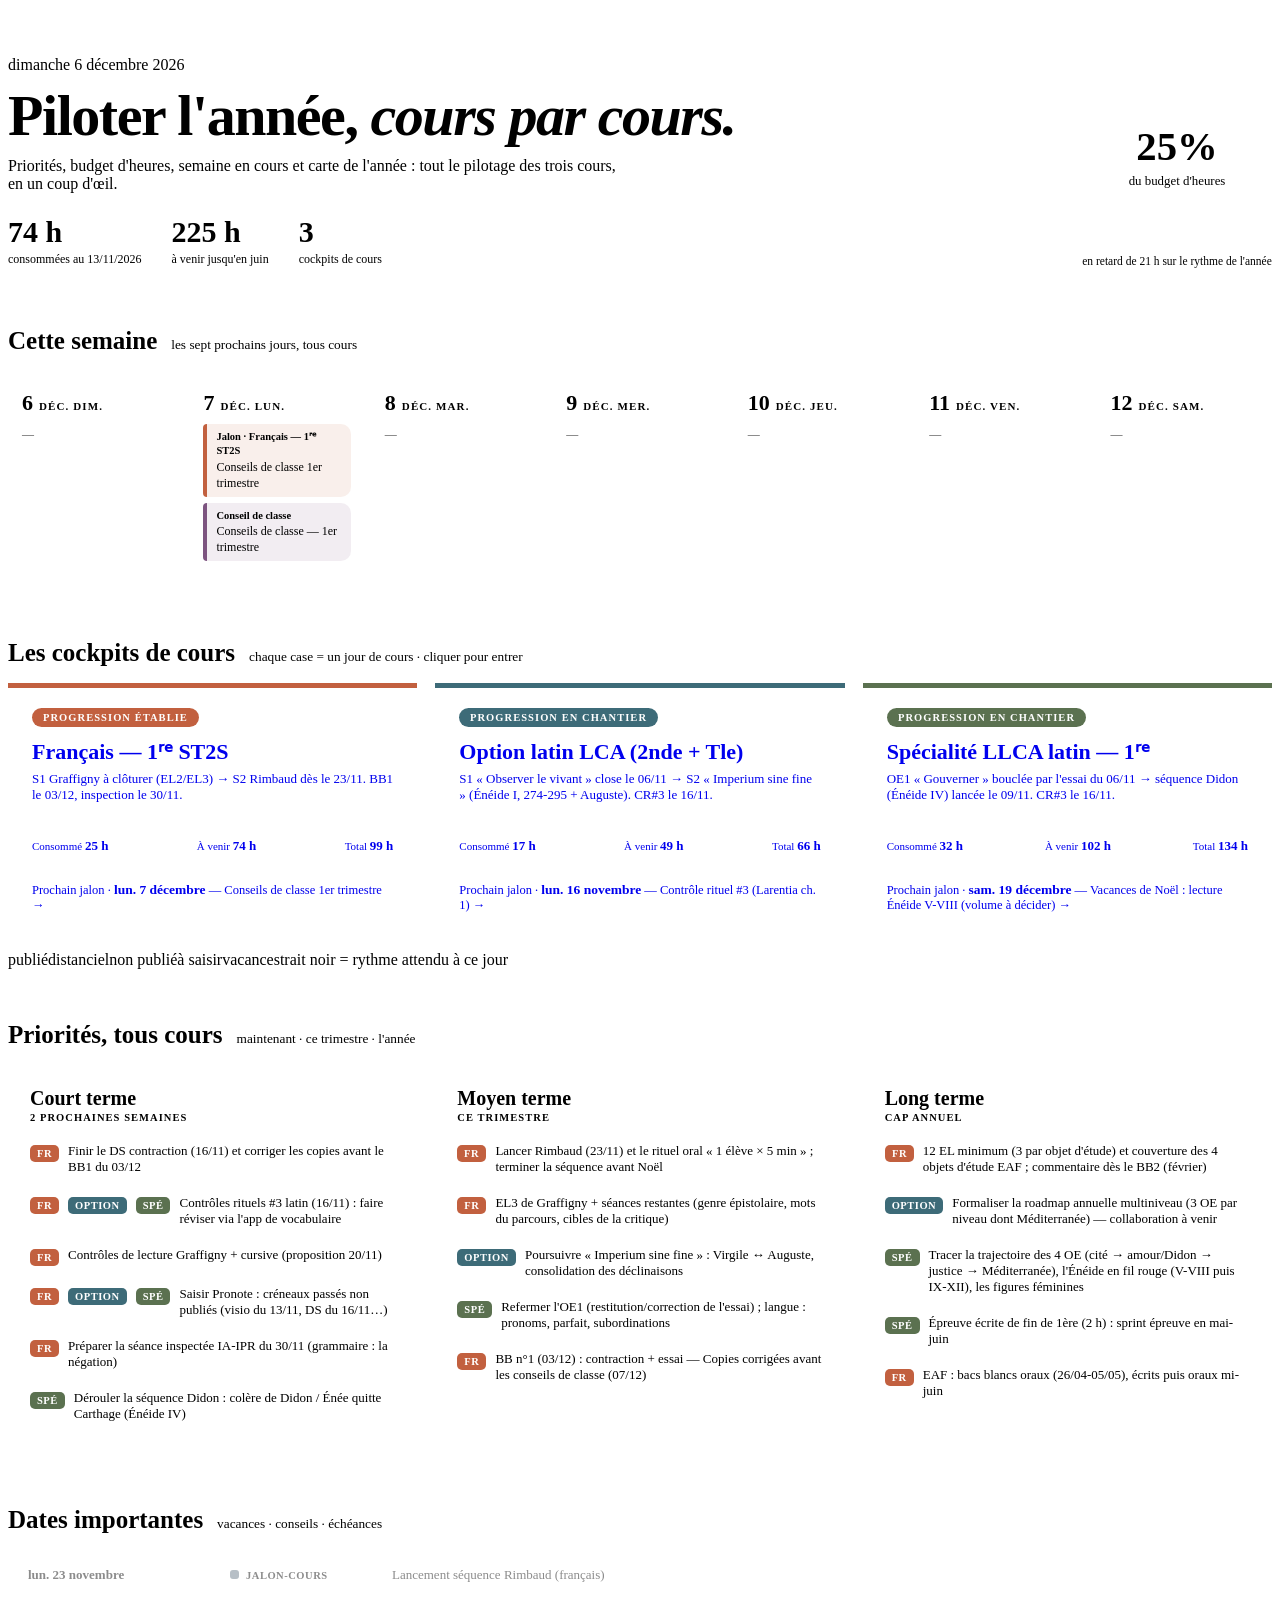
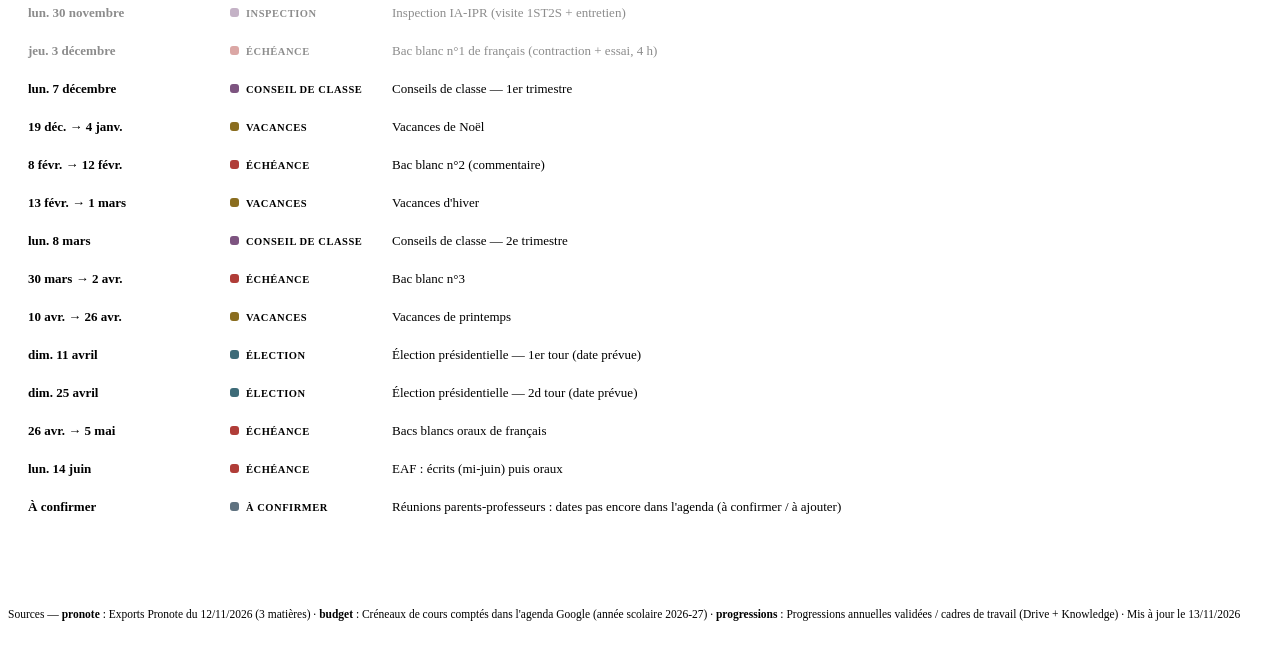
==== commit 44b3ba3c: "Revert : main reste alignée sur l’instantané initial — les itérations se poursuivent sur dev-claude " ====
--- a/index.html
+++ b/index.html
@@ -112,22 +112,15 @@
 }
 async function main(){
   const g=await load('data/global.json');
-  const files=g.courses.map(c=>'data/'+String(c.id).replace(/\W/g,'')+'.json');
-  const settled=await Promise.allSettled(files.map(load));
-  const cds=settled.map(r=>r.status==='fulfilled'?r.value:{});
-  const failed=settled.map((r,j)=>r.status==='rejected'?files[j]+' ('+esc((r.reason&&r.reason.message)||'erreur')+')':null).filter(Boolean);
-  if(failed.length)document.querySelector('.wrap').insertAdjacentHTML('afterbegin','<p class="err">Fichier'+(failed.length>1?'s':'')+' de cours introuvable'+(failed.length>1?'s':'')+' — les blocs concernés (carte de l’année, séances, jalons) sont incomplets : '+failed.join(' · ')+'</p>');
+  const cds=await Promise.all(g.courses.map(c=>load('data/'+String(c.id).replace(/\W/g,'')+'.json').catch(()=>({}))));
   const col2={};g.courses.forEach(c=>col2[c.id]=col(c.couleur));
   const tot=g.courses.reduce((a,c)=>a+c.budget.total,0),done=g.courses.reduce((a,c)=>a+c.budget.consomme,0),left=tot-done;
-  const prevuOf=d=>(d.seances||[]).filter(s=>s.date<=NOW).reduce((x,s)=>x+(s.hours||0),0);
-  const prevu=Math.round(cds.reduce((n,d)=>n+prevuOf(d),0));
-  const aSais=Math.round(cds.reduce((n,d)=>n+(d.seances||[]).filter(s=>s.statut==='à saisir'&&s.date<=NOW).reduce((x,s)=>x+(s.hours||0),0),0));
-  const el=Math.min(1,prevu/tot),pc=done/tot;
+  const a=D('2026-09-01'),b=D('2027-06-30'),el=Math.min(1,Math.max(0,(D(NOW)-a)/(b-a))),pc=done/tot;
   const late=cds.reduce((n,d)=>n+(d.seances||[]).filter(s=>s.statut==='à saisir'&&s.date<=NOW).length,0);
   $('#today').textContent=fl(NOW,{weekday:'long',day:'numeric',month:'long',year:'numeric'});
   $('#kpi').innerHTML=`<div><b>${done} h</b><span>consommées au ${g.meta.arrete?fl(g.meta.arrete,{day:'numeric',month:'short'}):esc(g.meta.maj)}</span></div><div><b>${left} h</b><span>à venir jusqu'en juin</span></div><div><b>${g.courses.length}</b><span>cockpits de cours</span></div>`;
-  const C=2*Math.PI*54;
-  $('#ringbox').innerHTML=`<svg class="ring" viewBox="0 0 140 140" role="img" aria-label="${Math.round(pc*100)} % du budget consommé"><circle class="trk" cx="70" cy="70" r="54"/><circle class="arc" id="arc" cx="70" cy="70" r="54" transform="rotate(-90 70 70)" stroke-dasharray="0 ${C}"/><g transform="rotate(${el*360} 70 70)"><line class="tick" x1="70" y1="6" x2="70" y2="24"/></g><text x="70" y="76" font-family="Fraunces,serif" font-size="30" font-weight="600">${Math.round(pc*100)}%</text><text x="70" y="94" font-size="9.5" font-family="Inter">du budget d'heures</text></svg><div class="ringcap">${Math.round(el*100)} % du plan prévu à ce jour · ${prevu} h prévues, ${done} h saisies${aSais?` · <span style="color:var(--red)">${aSais} h à saisir</span>`:''}</div>`;
+  const C=2*Math.PI*54,diff=Math.round((pc-el)*tot);
+  $('#ringbox').innerHTML=`<svg class="ring" viewBox="0 0 140 140" role="img" aria-label="${Math.round(pc*100)} % du budget consommé"><circle class="trk" cx="70" cy="70" r="54"/><circle class="arc" id="arc" cx="70" cy="70" r="54" transform="rotate(-90 70 70)" stroke-dasharray="0 ${C}"/><g transform="rotate(${el*360} 70 70)"><line class="tick" x1="70" y1="6" x2="70" y2="24"/></g><text x="70" y="76" font-family="Fraunces,serif" font-size="30" font-weight="600">${Math.round(pc*100)}%</text><text x="70" y="94" font-size="9.5" font-family="Inter">du budget d'heures</text></svg><div class="ringcap">${diff>=0?'en avance':'en retard'} de ${Math.abs(diff)} h sur le rythme de l'année</div>`;
   requestAnimationFrame(()=>requestAnimationFrame(()=>$('#arc').setAttribute('stroke-dasharray',`${pc*C} ${C}`)));
   if(late)$('#late').innerHTML=`<span class="alert">${late} créneau${late>1?'x':''} à saisir dans Pronote</span>`;
   // semaine
@@ -143,10 +136,10 @@
   $('#week').innerHTML=wk;
   // cours
   $('#courses').innerHTML=g.courses.map((c,j)=>{
-    const p=c.budget,cd=cds[j],pct=Math.round(p.consomme/p.total*100),elc=Math.min(1,prevuOf(cd)/p.total);
+    const p=c.budget,cd=cds[j],pct=Math.round(p.consomme/p.total*100);
     const nx=(cd.jalons||[]).filter(x=>x.date>=NOW&&x.etat==='à venir').sort((u,v)=>u.date<v.date?-1:1)[0]||c.prochainJalon;
     return `<a class="course glass up" style="--c:${col2[c.id]};--i:${j}" href="${esc(c.href)}"><span class="tag">${esc(String(c.progressionStatut).startsWith('établie')?'progression établie':'progression en chantier')}</span><h3>${esc(c.nom)}</h3><p>${esc(c.resume)}</p>
-    <div class="bar"><i style="width:${pct}%"></i><u style="left:${(elc*100).toFixed(1)}%" title="${Math.round(elc*100)} % du plan prévu à ce jour"></u></div><div class="nums"><span>Consommé <b>${p.consomme} h</b></span><span>À venir <b>${p.aVenir} h</b></span><span>Total <b>${p.total} h</b></span></div>
+    <div class="bar"><i style="width:${pct}%"></i><u style="left:${(el*100).toFixed(1)}%"></u></div><div class="nums"><span>Consommé <b>${p.consomme} h</b></span><span>À venir <b>${p.aVenir} h</b></span><span>Total <b>${p.total} h</b></span></div>
     ${heat(cd)}${nx?`<div class="next">Prochain jalon · <b>${esc(fl(nx.date,{weekday:'short',day:'numeric',month:'long'}))}</b> — ${esc(nx.txt)} →</div>`:''}</a>`;}).join('');
   // priorités
   const pc3=(t,h,k)=>`<div class="pcol glass up"><h3>${t}</h3><p class="hint">${h}</p><ul>${(g.prioritesGlobales[k]||[]).map(p=>`<li>${String(p.cours).split(',').map(w=>w.trim()).map(w=>`<span class="who" style="background:${col(col2[w]||'#5f7280')}">${esc(w==='spe'?'spé':w)}</span>`).join('')}<span>${esc(p.txt)}</span></li>`).join('')}</ul></div>`;
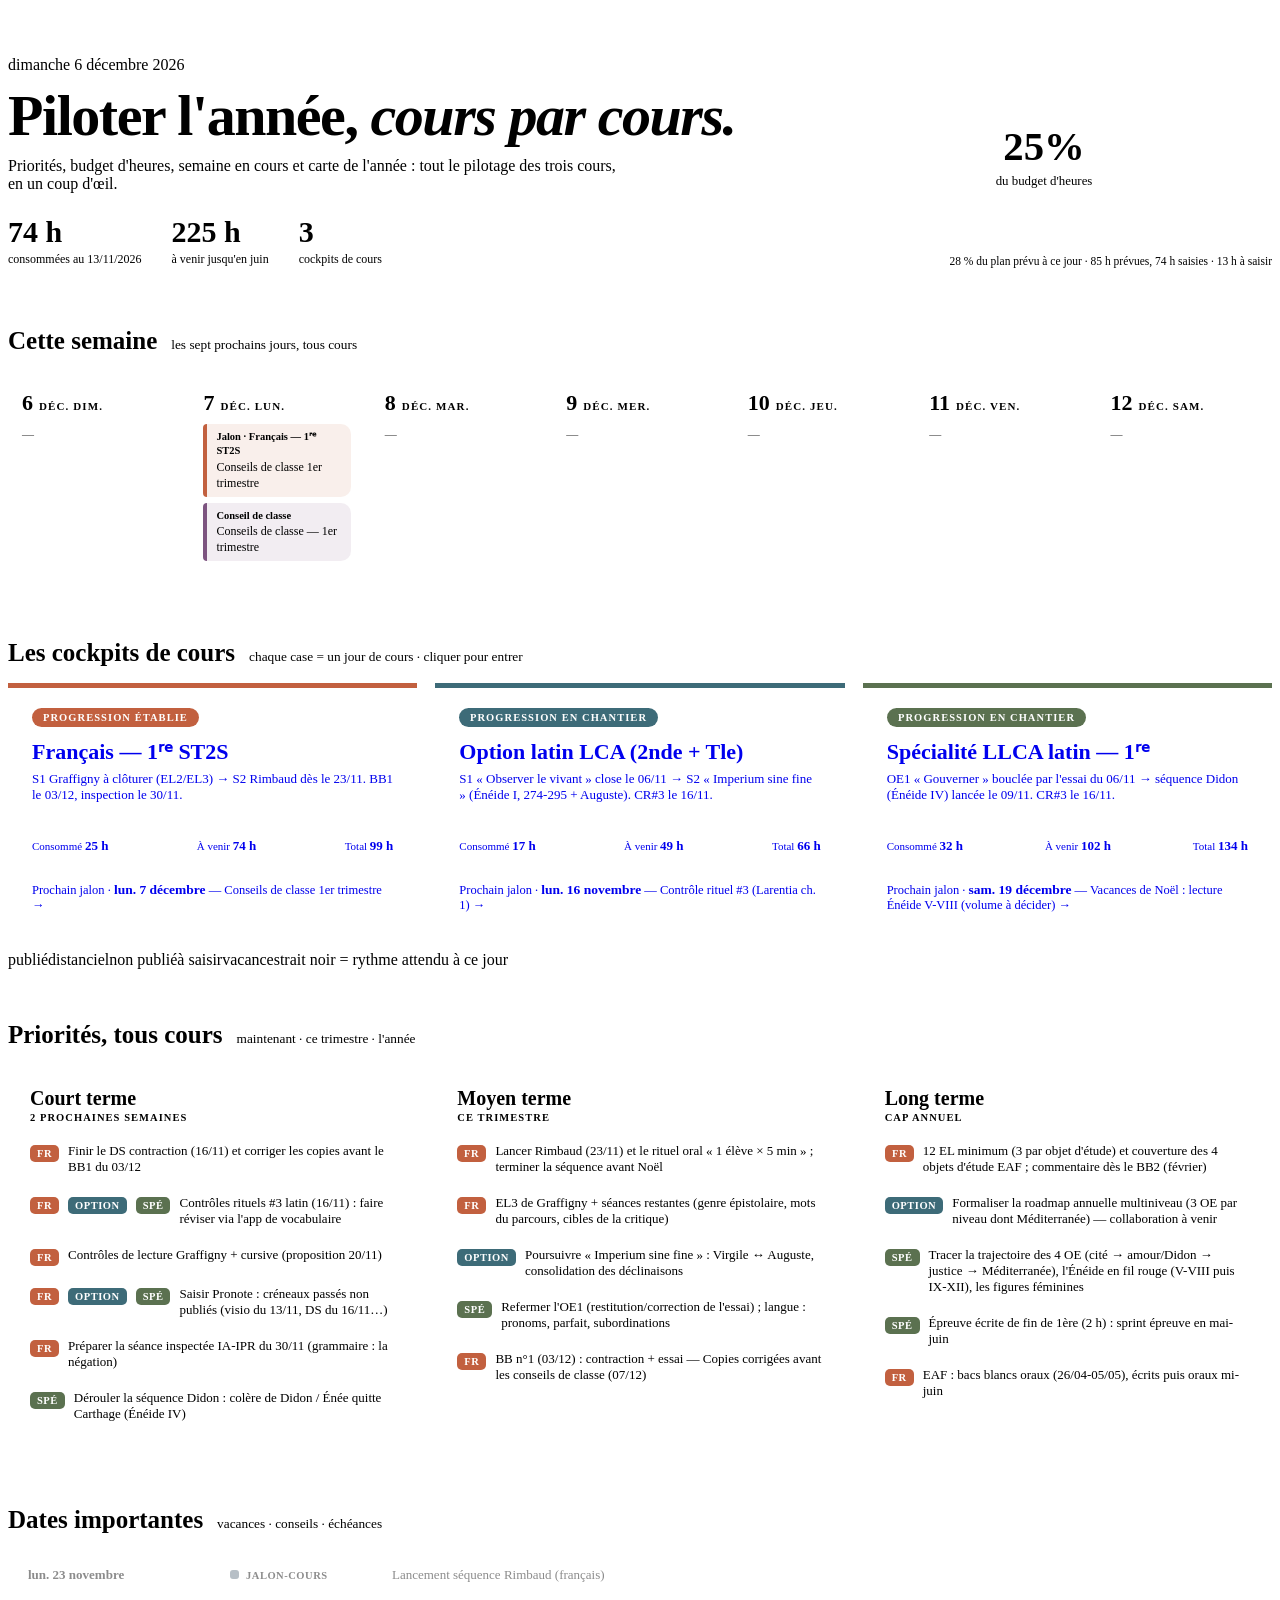
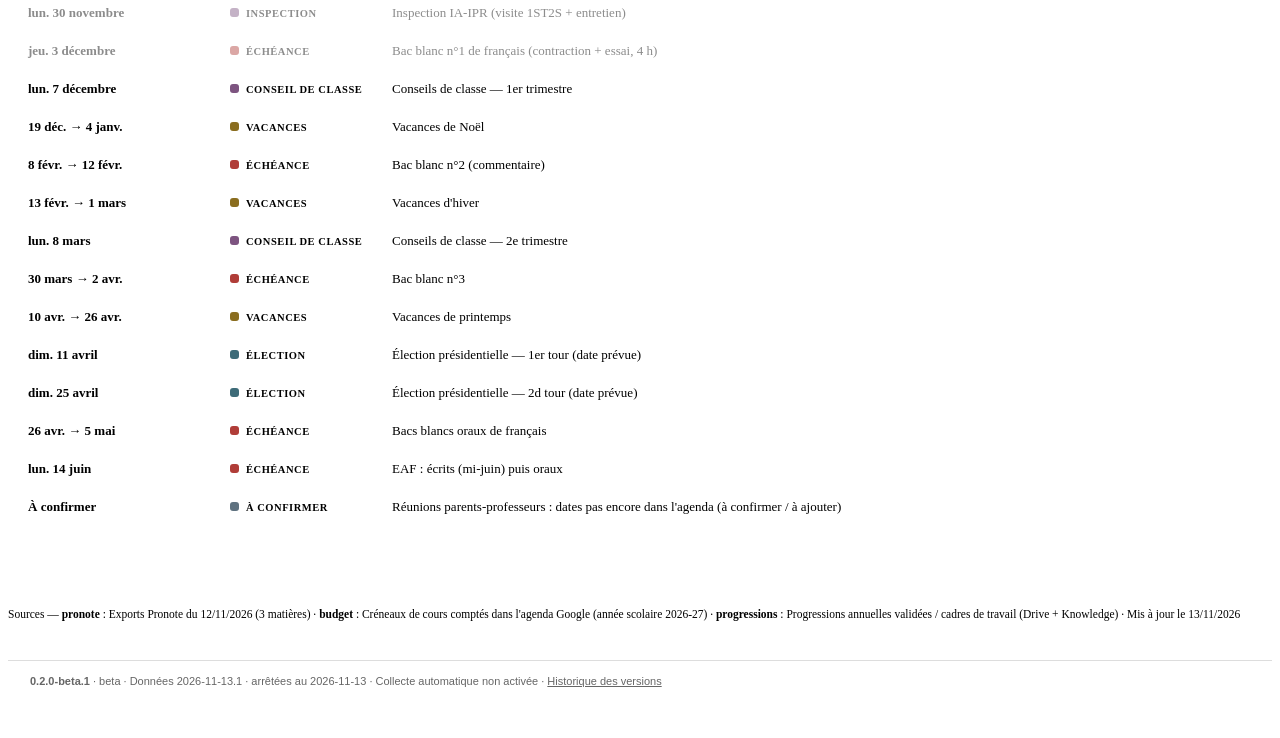
==== commit ee6e2f8c: "Version bêta : séparer releases, instantanés et scénarios; retirer le simulateur" ====
--- a/index.html
+++ b/index.html
@@ -112,15 +112,22 @@
 }
 async function main(){
   const g=await load('data/global.json');
-  const cds=await Promise.all(g.courses.map(c=>load('data/'+String(c.id).replace(/\W/g,'')+'.json').catch(()=>({}))));
+  const files=g.courses.map(c=>'data/'+String(c.id).replace(/\W/g,'')+'.json');
+  const settled=await Promise.allSettled(files.map(load));
+  const cds=settled.map(r=>r.status==='fulfilled'?r.value:{});
+  const failed=settled.map((r,j)=>r.status==='rejected'?files[j]+' ('+esc((r.reason&&r.reason.message)||'erreur')+')':null).filter(Boolean);
+  if(failed.length)document.querySelector('.wrap').insertAdjacentHTML('afterbegin','<p class="err">Fichier'+(failed.length>1?'s':'')+' de cours introuvable'+(failed.length>1?'s':'')+' — les blocs concernés (carte de l’année, séances, jalons) sont incomplets : '+failed.join(' · ')+'</p>');
   const col2={};g.courses.forEach(c=>col2[c.id]=col(c.couleur));
   const tot=g.courses.reduce((a,c)=>a+c.budget.total,0),done=g.courses.reduce((a,c)=>a+c.budget.consomme,0),left=tot-done;
-  const a=D('2026-09-01'),b=D('2027-06-30'),el=Math.min(1,Math.max(0,(D(NOW)-a)/(b-a))),pc=done/tot;
+  const prevuOf=d=>(d.seances||[]).filter(s=>s.date<=NOW).reduce((x,s)=>x+(s.hours||0),0);
+  const prevu=Math.round(cds.reduce((n,d)=>n+prevuOf(d),0));
+  const aSais=Math.round(cds.reduce((n,d)=>n+(d.seances||[]).filter(s=>s.statut==='à saisir'&&s.date<=NOW).reduce((x,s)=>x+(s.hours||0),0),0));
+  const el=Math.min(1,prevu/tot),pc=done/tot;
   const late=cds.reduce((n,d)=>n+(d.seances||[]).filter(s=>s.statut==='à saisir'&&s.date<=NOW).length,0);
   $('#today').textContent=fl(NOW,{weekday:'long',day:'numeric',month:'long',year:'numeric'});
   $('#kpi').innerHTML=`<div><b>${done} h</b><span>consommées au ${g.meta.arrete?fl(g.meta.arrete,{day:'numeric',month:'short'}):esc(g.meta.maj)}</span></div><div><b>${left} h</b><span>à venir jusqu'en juin</span></div><div><b>${g.courses.length}</b><span>cockpits de cours</span></div>`;
-  const C=2*Math.PI*54,diff=Math.round((pc-el)*tot);
-  $('#ringbox').innerHTML=`<svg class="ring" viewBox="0 0 140 140" role="img" aria-label="${Math.round(pc*100)} % du budget consommé"><circle class="trk" cx="70" cy="70" r="54"/><circle class="arc" id="arc" cx="70" cy="70" r="54" transform="rotate(-90 70 70)" stroke-dasharray="0 ${C}"/><g transform="rotate(${el*360} 70 70)"><line class="tick" x1="70" y1="6" x2="70" y2="24"/></g><text x="70" y="76" font-family="Fraunces,serif" font-size="30" font-weight="600">${Math.round(pc*100)}%</text><text x="70" y="94" font-size="9.5" font-family="Inter">du budget d'heures</text></svg><div class="ringcap">${diff>=0?'en avance':'en retard'} de ${Math.abs(diff)} h sur le rythme de l'année</div>`;
+  const C=2*Math.PI*54;
+  $('#ringbox').innerHTML=`<svg class="ring" viewBox="0 0 140 140" role="img" aria-label="${Math.round(pc*100)} % du budget consommé"><circle class="trk" cx="70" cy="70" r="54"/><circle class="arc" id="arc" cx="70" cy="70" r="54" transform="rotate(-90 70 70)" stroke-dasharray="0 ${C}"/><g transform="rotate(${el*360} 70 70)"><line class="tick" x1="70" y1="6" x2="70" y2="24"/></g><text x="70" y="76" font-family="Fraunces,serif" font-size="30" font-weight="600">${Math.round(pc*100)}%</text><text x="70" y="94" font-size="9.5" font-family="Inter">du budget d'heures</text></svg><div class="ringcap">${Math.round(el*100)} % du plan prévu à ce jour · ${prevu} h prévues, ${done} h saisies${aSais?` · <span style="color:var(--red)">${aSais} h à saisir</span>`:''}</div>`;
   requestAnimationFrame(()=>requestAnimationFrame(()=>$('#arc').setAttribute('stroke-dasharray',`${pc*C} ${C}`)));
   if(late)$('#late').innerHTML=`<span class="alert">${late} créneau${late>1?'x':''} à saisir dans Pronote</span>`;
   // semaine
@@ -136,10 +143,10 @@
   $('#week').innerHTML=wk;
   // cours
   $('#courses').innerHTML=g.courses.map((c,j)=>{
-    const p=c.budget,cd=cds[j],pct=Math.round(p.consomme/p.total*100);
+    const p=c.budget,cd=cds[j],pct=Math.round(p.consomme/p.total*100),elc=Math.min(1,prevuOf(cd)/p.total);
     const nx=(cd.jalons||[]).filter(x=>x.date>=NOW&&x.etat==='à venir').sort((u,v)=>u.date<v.date?-1:1)[0]||c.prochainJalon;
     return `<a class="course glass up" style="--c:${col2[c.id]};--i:${j}" href="${esc(c.href)}"><span class="tag">${esc(String(c.progressionStatut).startsWith('établie')?'progression établie':'progression en chantier')}</span><h3>${esc(c.nom)}</h3><p>${esc(c.resume)}</p>
-    <div class="bar"><i style="width:${pct}%"></i><u style="left:${(el*100).toFixed(1)}%"></u></div><div class="nums"><span>Consommé <b>${p.consomme} h</b></span><span>À venir <b>${p.aVenir} h</b></span><span>Total <b>${p.total} h</b></span></div>
+    <div class="bar"><i style="width:${pct}%"></i><u style="left:${(elc*100).toFixed(1)}%" title="${Math.round(elc*100)} % du plan prévu à ce jour"></u></div><div class="nums"><span>Consommé <b>${p.consomme} h</b></span><span>À venir <b>${p.aVenir} h</b></span><span>Total <b>${p.total} h</b></span></div>
     ${heat(cd)}${nx?`<div class="next">Prochain jalon · <b>${esc(fl(nx.date,{weekday:'short',day:'numeric',month:'long'}))}</b> — ${esc(nx.txt)} →</div>`:''}</a>`;}).join('');
   // priorités
   const pc3=(t,h,k)=>`<div class="pcol glass up"><h3>${t}</h3><p class="hint">${h}</p><ul>${(g.prioritesGlobales[k]||[]).map(p=>`<li>${String(p.cours).split(',').map(w=>w.trim()).map(w=>`<span class="who" style="background:${col(col2[w]||'#5f7280')}">${esc(w==='spe'?'spé':w)}</span>`).join('')}<span>${esc(p.txt)}</span></li>`).join('')}</ul></div>`;
@@ -152,5 +159,6 @@
 }
 main().catch(e=>{console.error(e);document.querySelector('.wrap').insertAdjacentHTML('afterbegin','<p class="err">Impossible de charger les données ('+esc(e.message)+'). Ouvrez la page via un serveur HTTP (GitHub Pages ou Live Server), pas en file://.</p>');});
 </script>
+<script src="assets/version.js"></script>
 </body>
 </html>
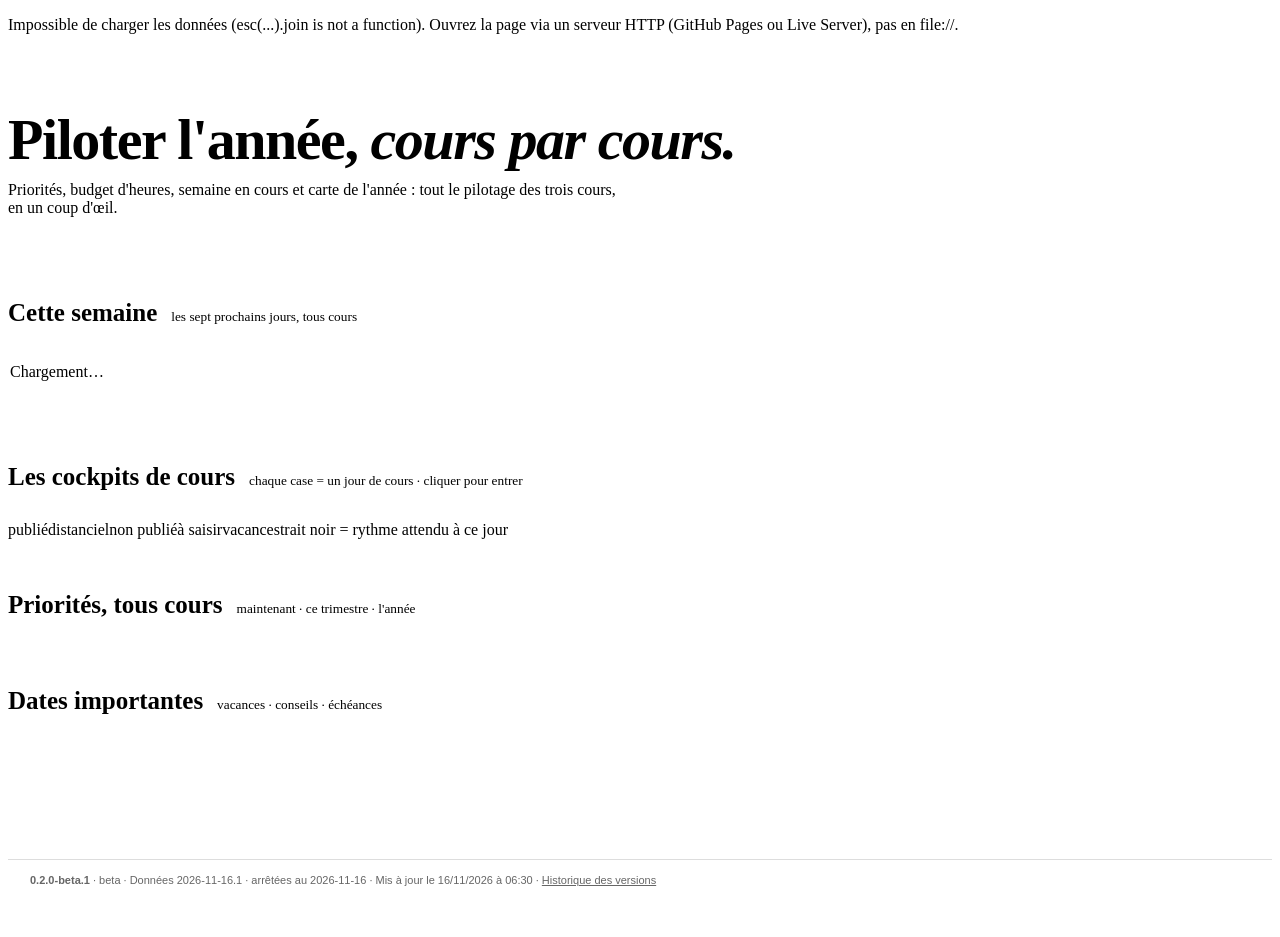
==== commit a1b8dfad: "feat: date du dernier export Pronote par cours, rappelée en accueil" ====
--- a/index.html
+++ b/index.html
@@ -124,7 +124,7 @@
   const aSais=Math.round(cds.reduce((n,d)=>n+(d.seances||[]).filter(s=>s.statut==='à saisir'&&s.date<=NOW).reduce((x,s)=>x+(s.hours||0),0),0));
   const el=Math.min(1,prevu/tot),pc=done/tot;
   const late=cds.reduce((n,d)=>n+(d.seances||[]).filter(s=>s.statut==='à saisir'&&s.date<=NOW).length,0);
-  $('#today').textContent=fl(NOW,{weekday:'long',day:'numeric',month:'long',year:'numeric'});
+  $('#today').textContent=fl(NOW,{weekday:'long',day:'numeric',month:'long',year:'numeric'})+' · '+(g.courses.every(c=>c.dernierExportPronote)?'Derniers exports Pronote : '+g.courses.map(c=>esc((c.id==='fr'?'FR':c.id==='spe'?'Spé LLCA':'Option latin')+' du '+fl(c.dernierExportPronote,{day:'numeric',month:'short',year:'numeric'})).join(' · ')):'');
   $('#kpi').innerHTML=`<div><b>${done} h</b><span>consommées au ${g.meta.arrete?fl(g.meta.arrete,{day:'numeric',month:'short'}):esc(g.meta.maj)}</span></div><div><b>${left} h</b><span>à venir jusqu'en juin</span></div><div><b>${g.courses.length}</b><span>cockpits de cours</span></div>`;
   const C=2*Math.PI*54;
   $('#ringbox').innerHTML=`<svg class="ring" viewBox="0 0 140 140" role="img" aria-label="${Math.round(pc*100)} % du budget consommé"><circle class="trk" cx="70" cy="70" r="54"/><circle class="arc" id="arc" cx="70" cy="70" r="54" transform="rotate(-90 70 70)" stroke-dasharray="0 ${C}"/><g transform="rotate(${el*360} 70 70)"><line class="tick" x1="70" y1="6" x2="70" y2="24"/></g><text x="70" y="76" font-family="Fraunces,serif" font-size="30" font-weight="600">${Math.round(pc*100)}%</text><text x="70" y="94" font-size="9.5" font-family="Inter">du budget d'heures</text></svg><div class="ringcap">${Math.round(el*100)} % du plan prévu à ce jour · ${prevu} h prévues, ${done} h saisies${aSais?` · <span style="color:var(--red)">${aSais} h à saisir</span>`:''}</div>`;
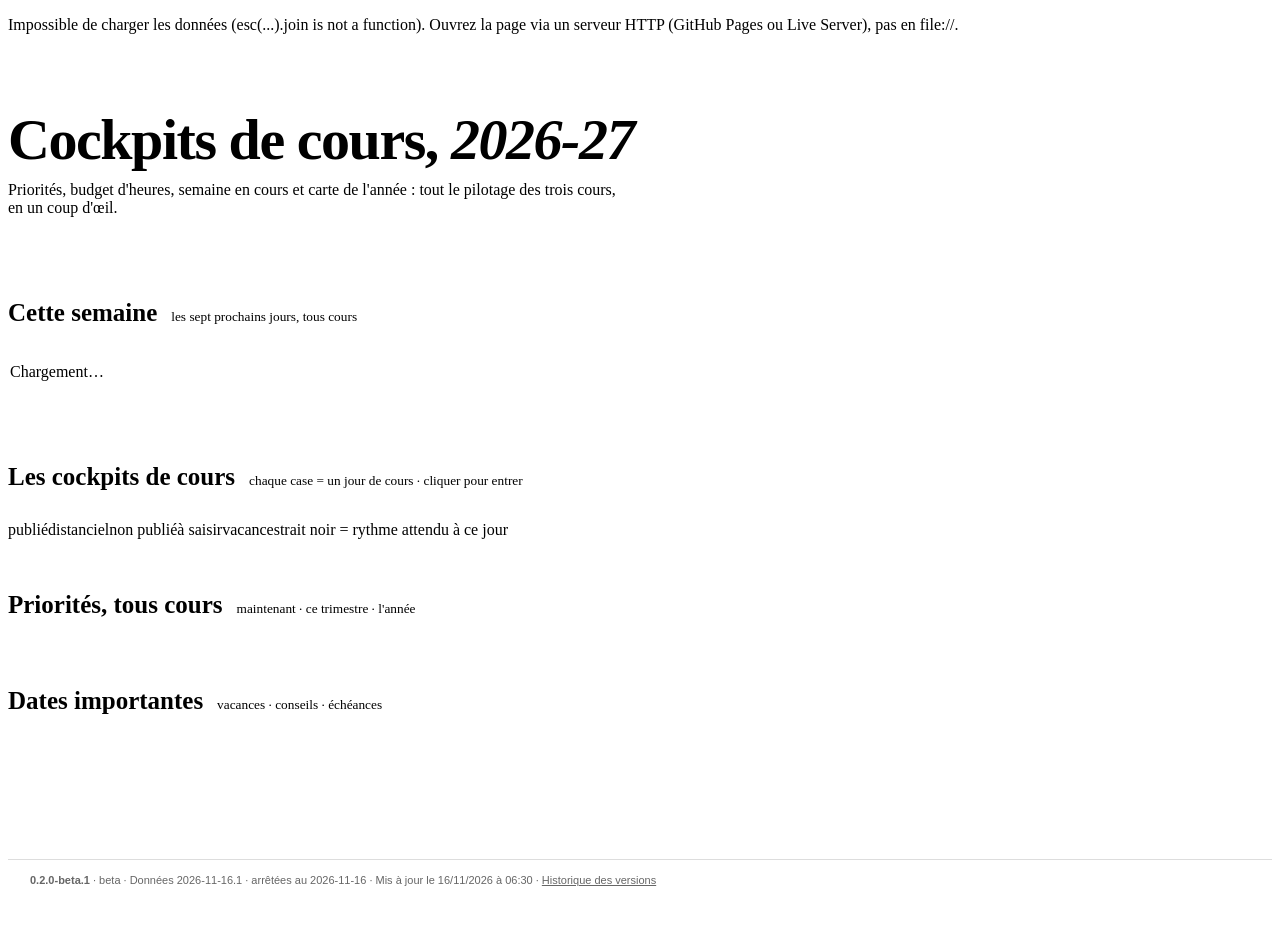
==== commit 34fbe872: "feat: nouveau titre d'accueil « Cockpits de cours, 2026-27 »" ====
--- a/index.html
+++ b/index.html
@@ -75,7 +75,7 @@
 <header class="hero">
   <div class="up">
     <div class="kicker" id="today"></div>
-    <h1>Piloter l'année, <em>cours par cours.</em></h1>
+    <h1>Cockpits de cours, <em>2026-27</em></h1>
     <p class="sub">Priorités, budget d'heures, semaine en cours et carte de l'année : tout le pilotage des trois cours, en un coup d'œil.</p>
     <div class="stats" id="kpi"></div>
   </div>
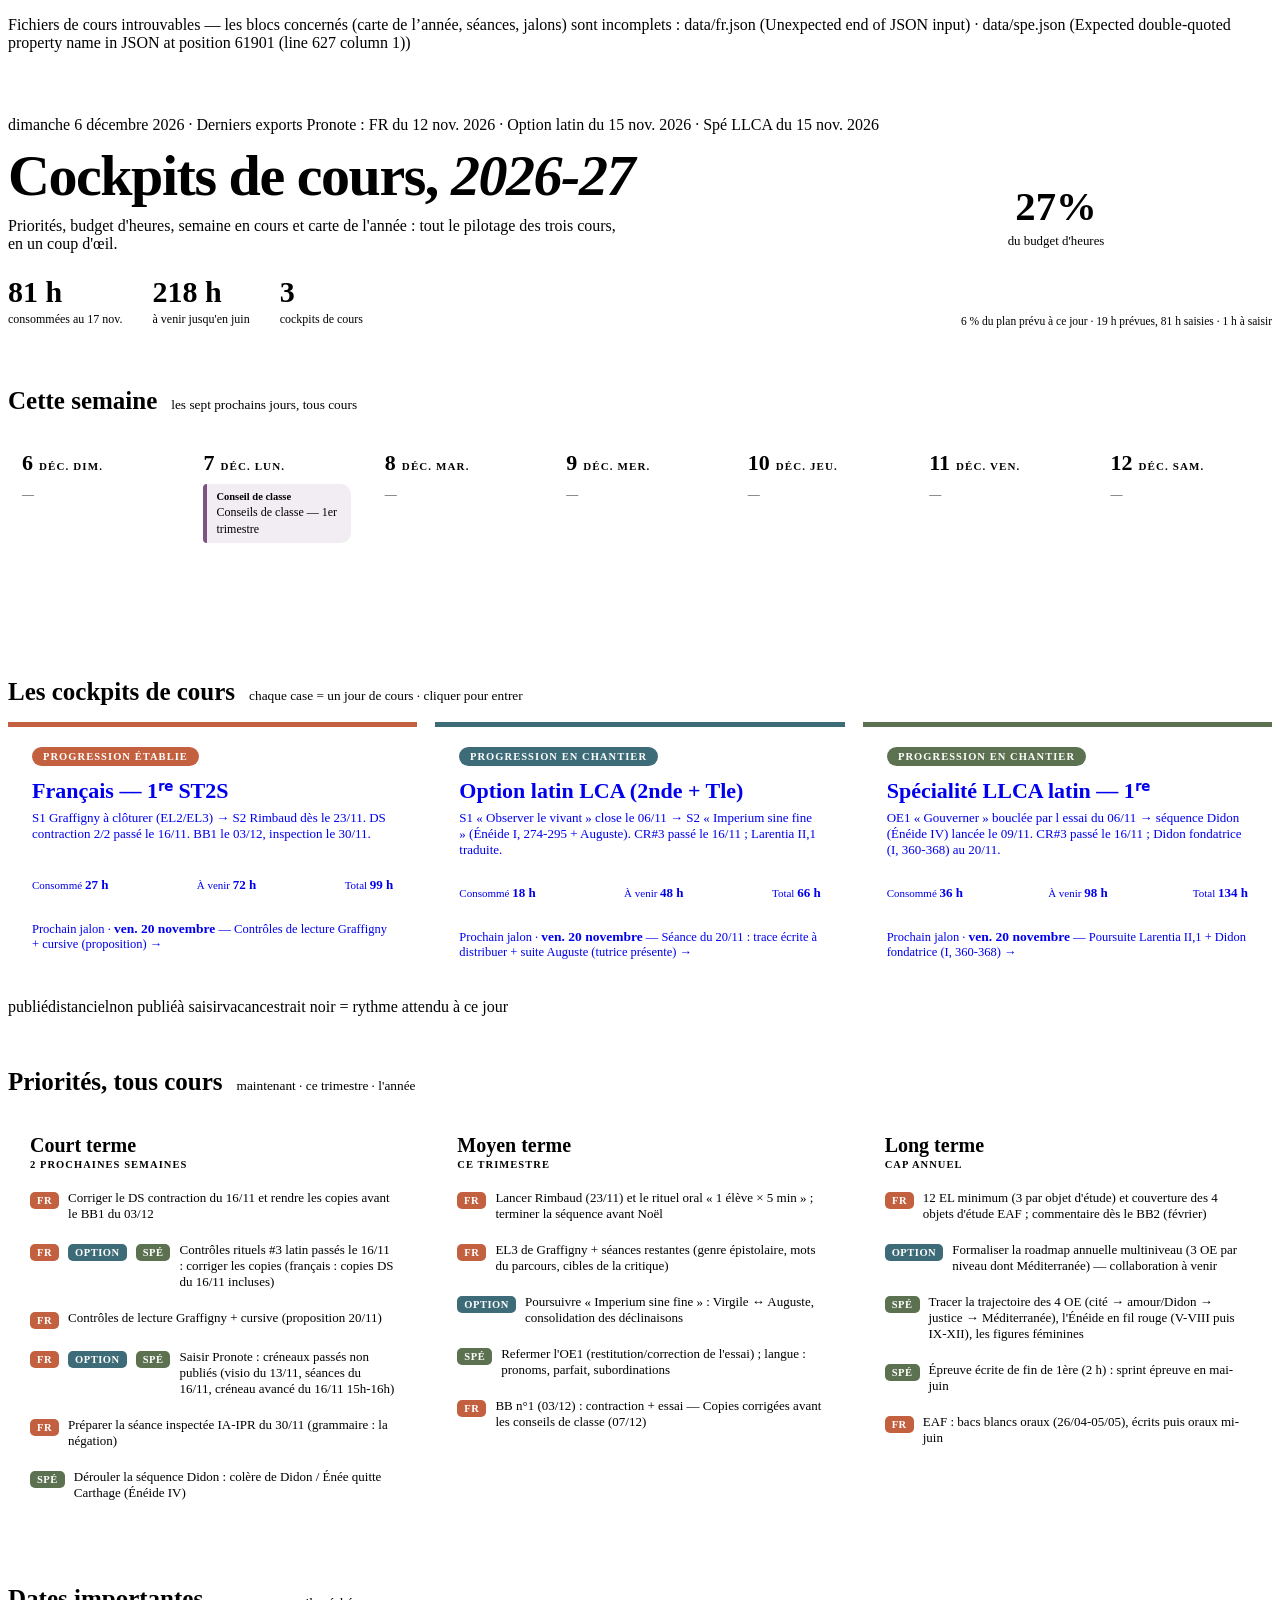
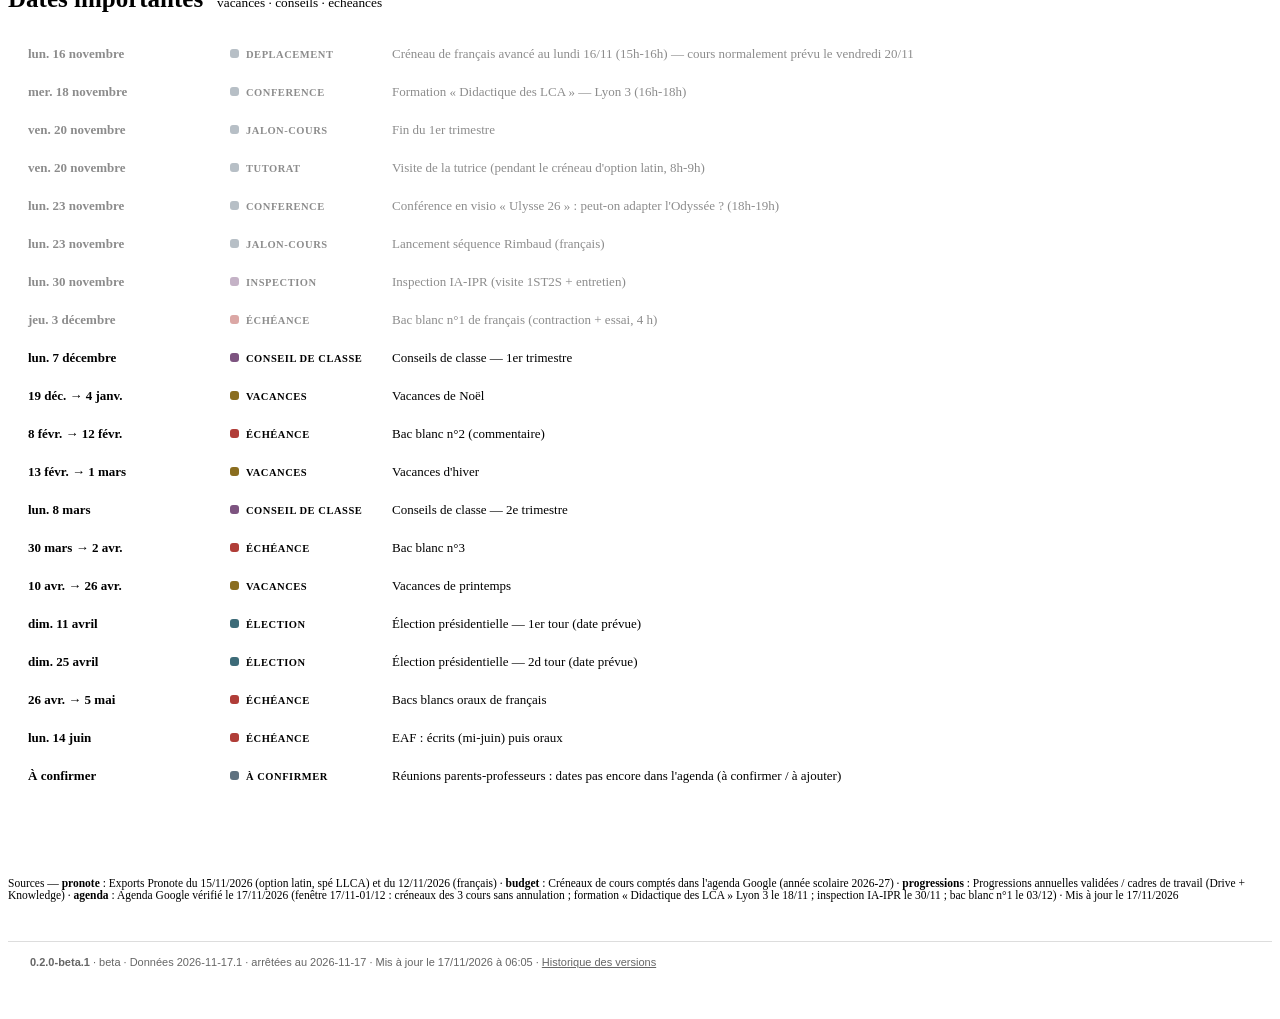
==== commit eaef6a4e: "fix(cockpit): repair course JSON and dashboard rendering" ====
--- a/index.html
+++ b/index.html
@@ -124,7 +124,7 @@
   const aSais=Math.round(cds.reduce((n,d)=>n+(d.seances||[]).filter(s=>s.statut==='à saisir'&&s.date<=NOW).reduce((x,s)=>x+(s.hours||0),0),0));
   const el=Math.min(1,prevu/tot),pc=done/tot;
   const late=cds.reduce((n,d)=>n+(d.seances||[]).filter(s=>s.statut==='à saisir'&&s.date<=NOW).length,0);
-  $('#today').textContent=fl(NOW,{weekday:'long',day:'numeric',month:'long',year:'numeric'})+' · '+(g.courses.every(c=>c.dernierExportPronote)?'Derniers exports Pronote : '+g.courses.map(c=>esc((c.id==='fr'?'FR':c.id==='spe'?'Spé LLCA':'Option latin')+' du '+fl(c.dernierExportPronote,{day:'numeric',month:'short',year:'numeric'})).join(' · ')):'');
+  $('#today').textContent=fl(NOW,{weekday:'long',day:'numeric',month:'long',year:'numeric'})+' · '+(g.courses.every(c=>c.dernierExportPronote)?'Derniers exports Pronote : '+g.courses.map(c=>esc((c.id==='fr'?'FR':c.id==='spe'?'Spé LLCA':'Option latin')+' du '+fl(c.dernierExportPronote,{day:'numeric',month:'short',year:'numeric'}))).join(' · '):'');
   $('#kpi').innerHTML=`<div><b>${done} h</b><span>consommées au ${g.meta.arrete?fl(g.meta.arrete,{day:'numeric',month:'short'}):esc(g.meta.maj)}</span></div><div><b>${left} h</b><span>à venir jusqu'en juin</span></div><div><b>${g.courses.length}</b><span>cockpits de cours</span></div>`;
   const C=2*Math.PI*54;
   $('#ringbox').innerHTML=`<svg class="ring" viewBox="0 0 140 140" role="img" aria-label="${Math.round(pc*100)} % du budget consommé"><circle class="trk" cx="70" cy="70" r="54"/><circle class="arc" id="arc" cx="70" cy="70" r="54" transform="rotate(-90 70 70)" stroke-dasharray="0 ${C}"/><g transform="rotate(${el*360} 70 70)"><line class="tick" x1="70" y1="6" x2="70" y2="24"/></g><text x="70" y="76" font-family="Fraunces,serif" font-size="30" font-weight="600">${Math.round(pc*100)}%</text><text x="70" y="94" font-size="9.5" font-family="Inter">du budget d'heures</text></svg><div class="ringcap">${Math.round(el*100)} % du plan prévu à ce jour · ${prevu} h prévues, ${done} h saisies${aSais?` · <span style="color:var(--red)">${aSais} h à saisir</span>`:''}</div>`;
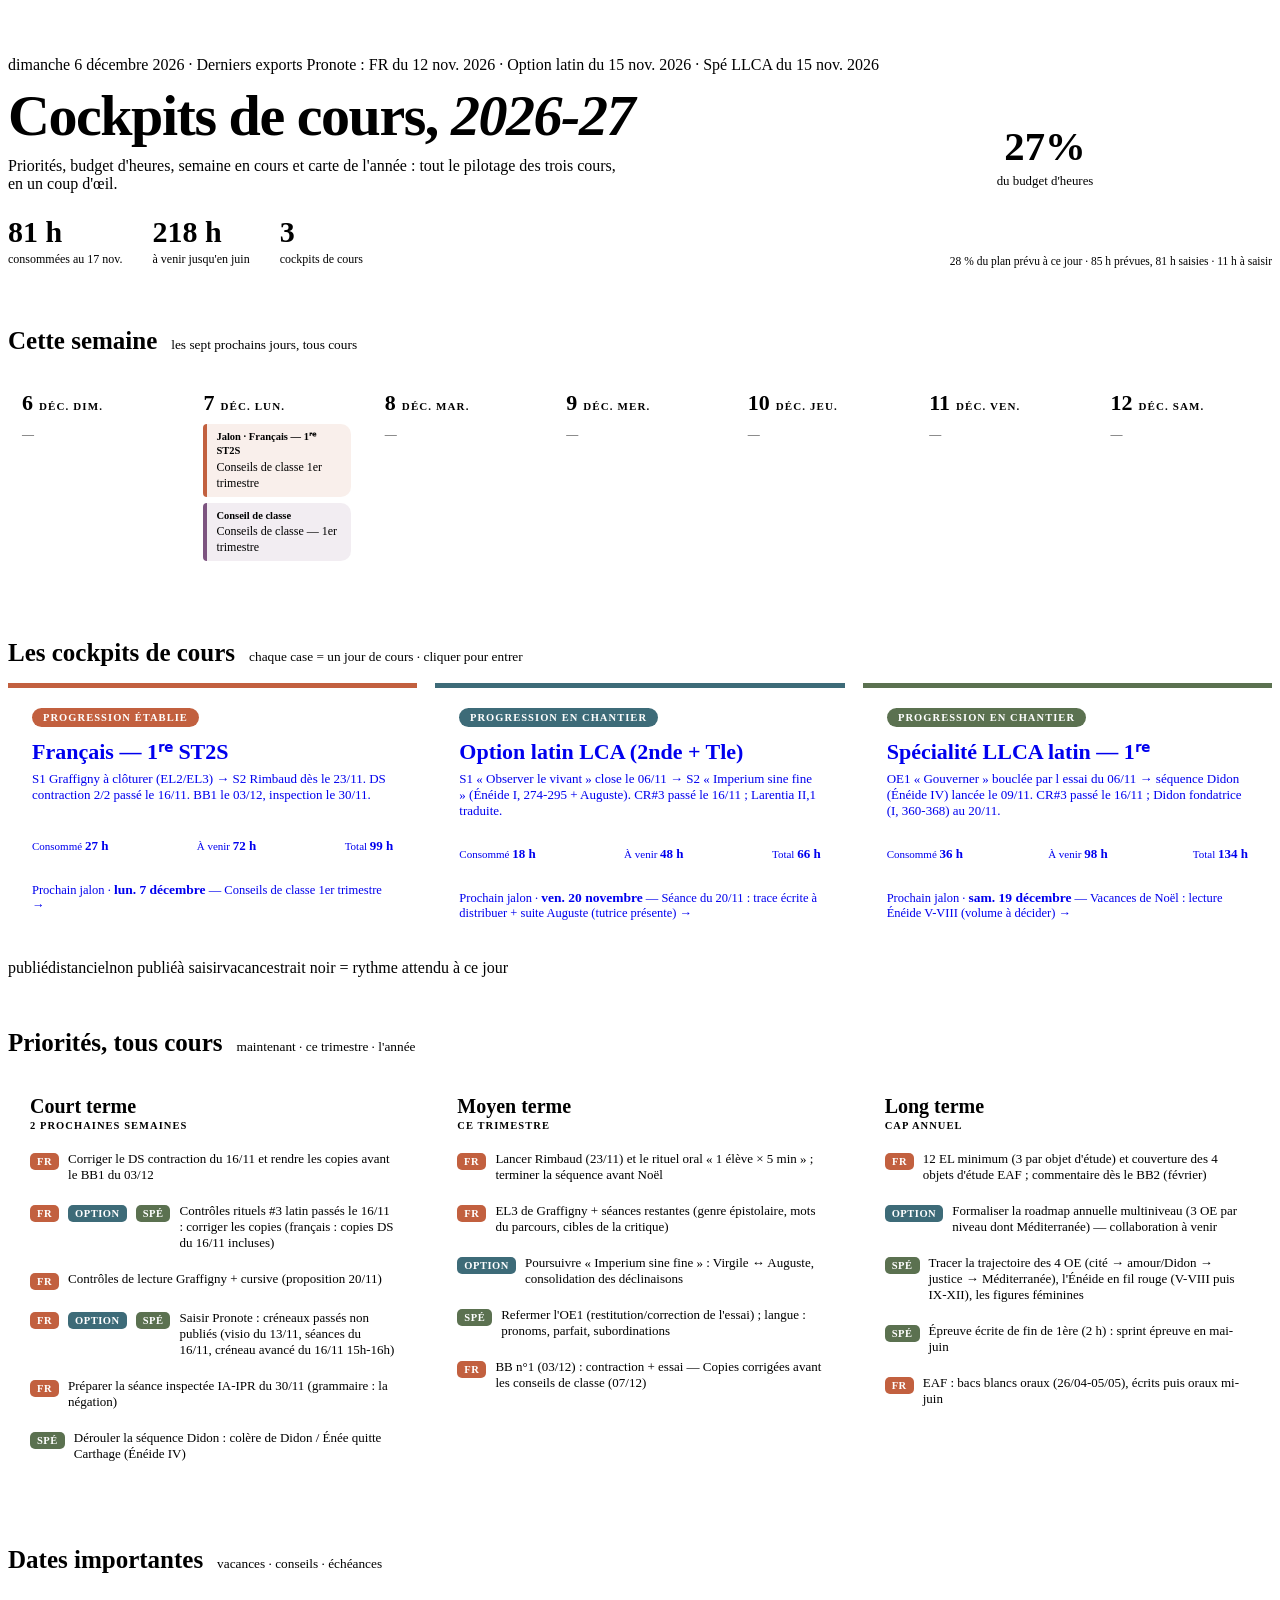
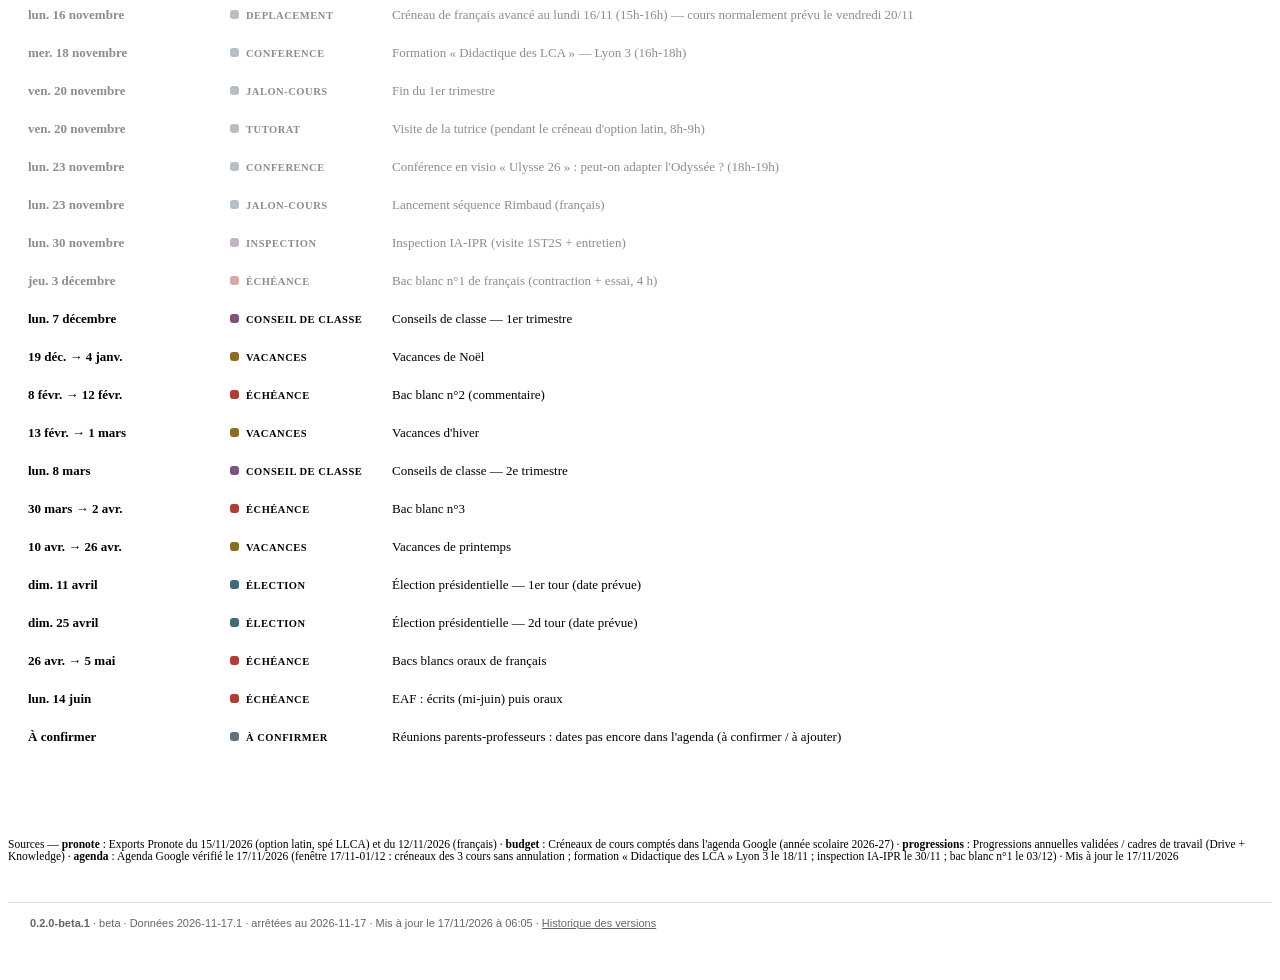
==== commit a568d0e7: "fix: bypass stale cached course JSON on cockpit pages" ====
--- a/index.html
+++ b/index.html
@@ -92,7 +92,7 @@
 const esc=s=>String(s??'').replace(/&/g,'&amp;').replace(/</g,'&lt;').replace(/>/g,'&gt;').replace(/"/g,'&quot;').replace(/'/g,'&#39;');
 const col=c=>/^#[0-9a-f]{3,8}$/i.test(c||'')?c:'#5f7280';
 const NOW=(()=>{const q=new URLSearchParams(location.search).get('now');return /^\d{4}-\d{2}-\d{2}$/.test(q||'')?q:new Intl.DateTimeFormat('en-CA',{timeZone:'Europe/Paris'}).format(new Date());})();
-async function load(u){const r=await fetch(u);if(!r.ok)throw new Error(u+' : HTTP '+r.status);return r.json();}
+async function load(u){const url=new URL(u,location.href);url.searchParams.set('_v',Date.now().toString());const r=await fetch(url,{cache:'no-store'});if(!r.ok)throw new Error(u+' : HTTP '+r.status);return r.json();}
 const D=s=>new Date(s+'T12:00:00'),fl=(s,o)=>D(s).toLocaleDateString('fr-FR',o);
 const iso=t=>t.getFullYear()+'-'+String(t.getMonth()+1).padStart(2,'0')+'-'+String(t.getDate()).padStart(2,'0');
 const add=(s,n)=>{const t=D(s);t.setDate(t.getDate()+n);return iso(t)};
